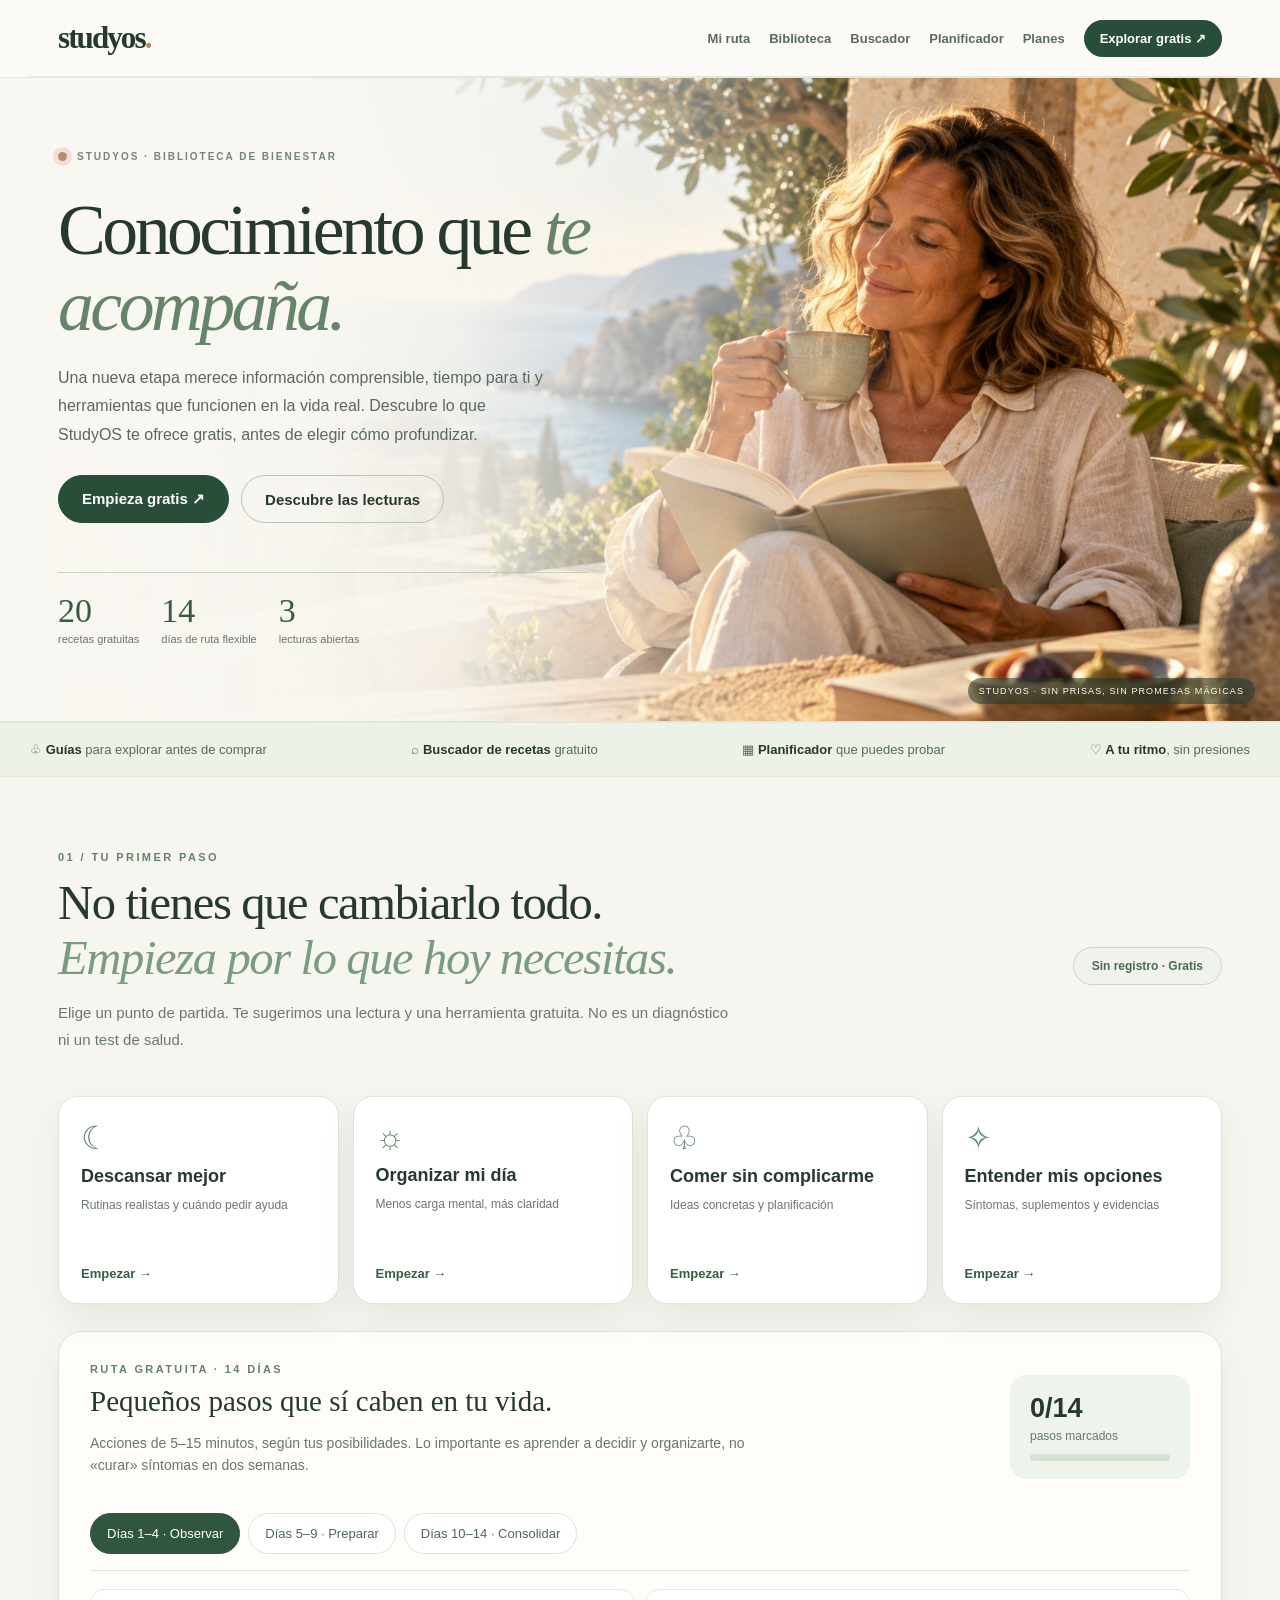
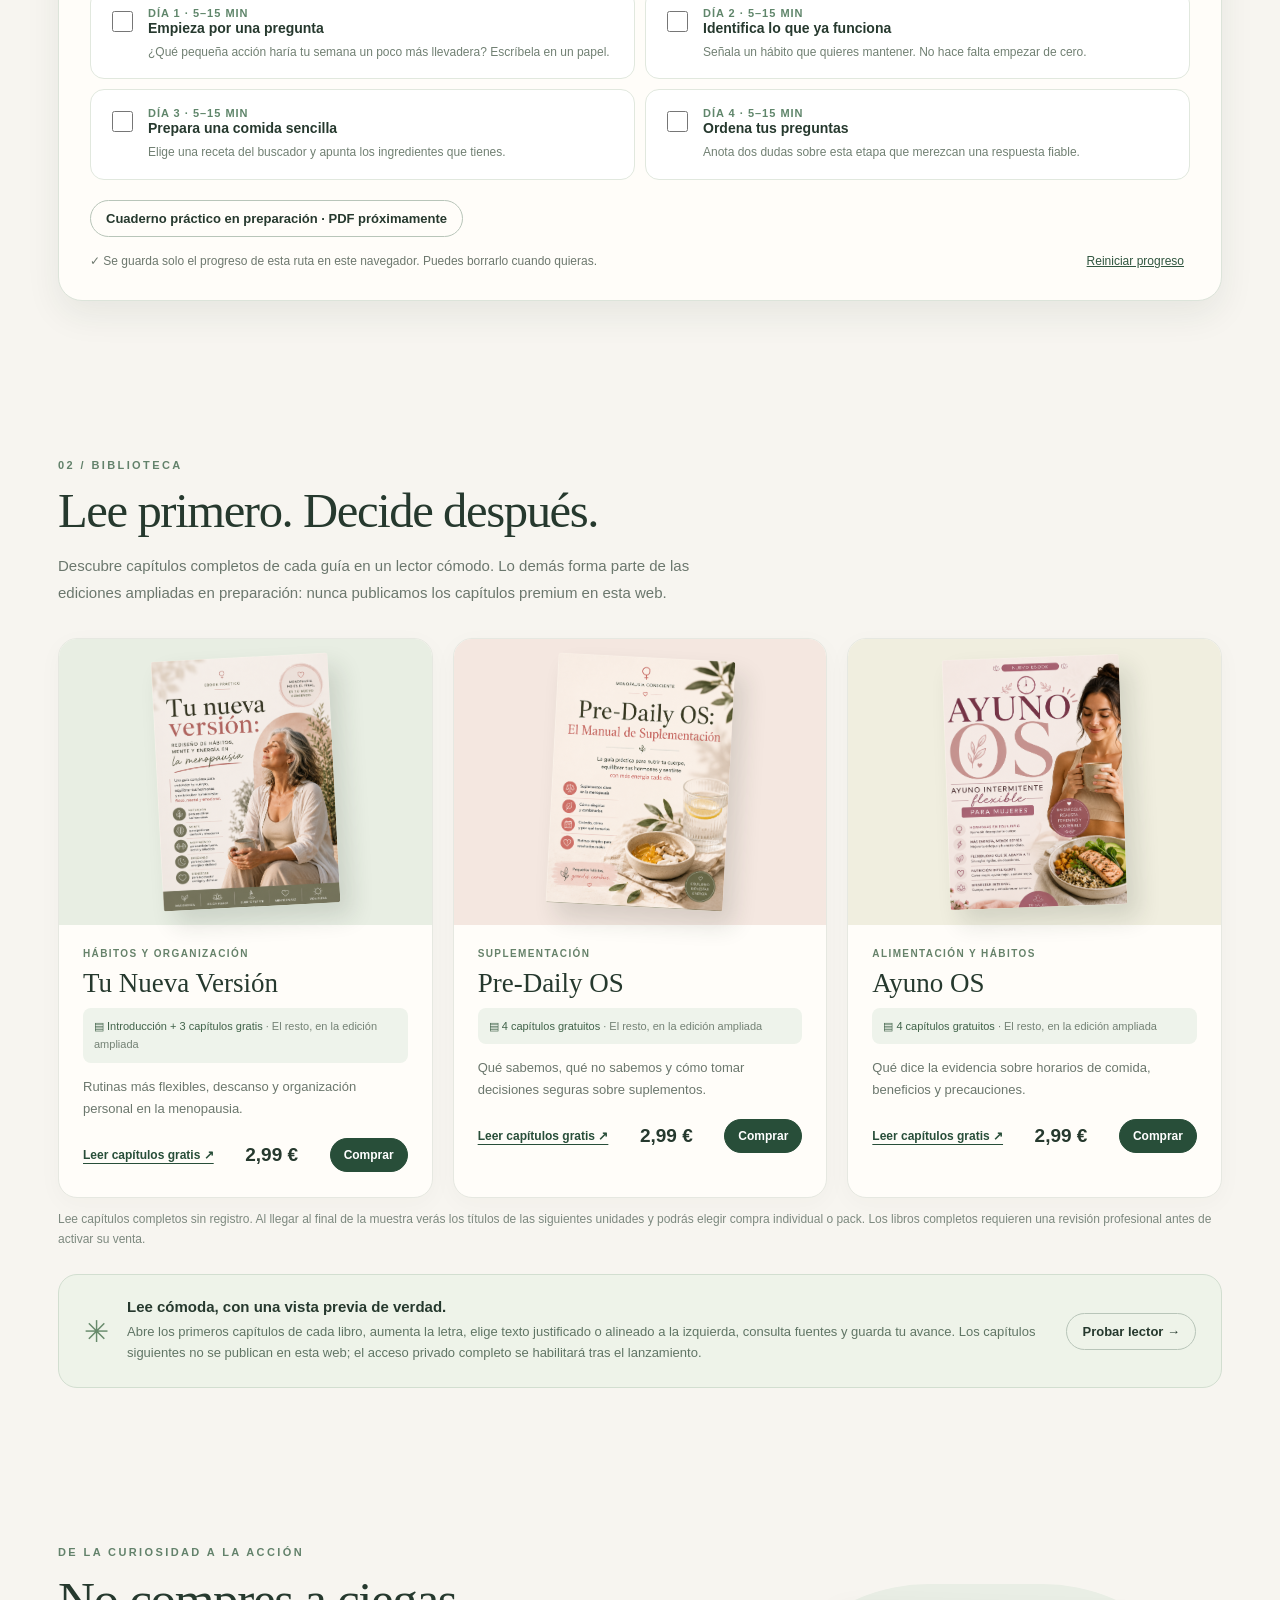
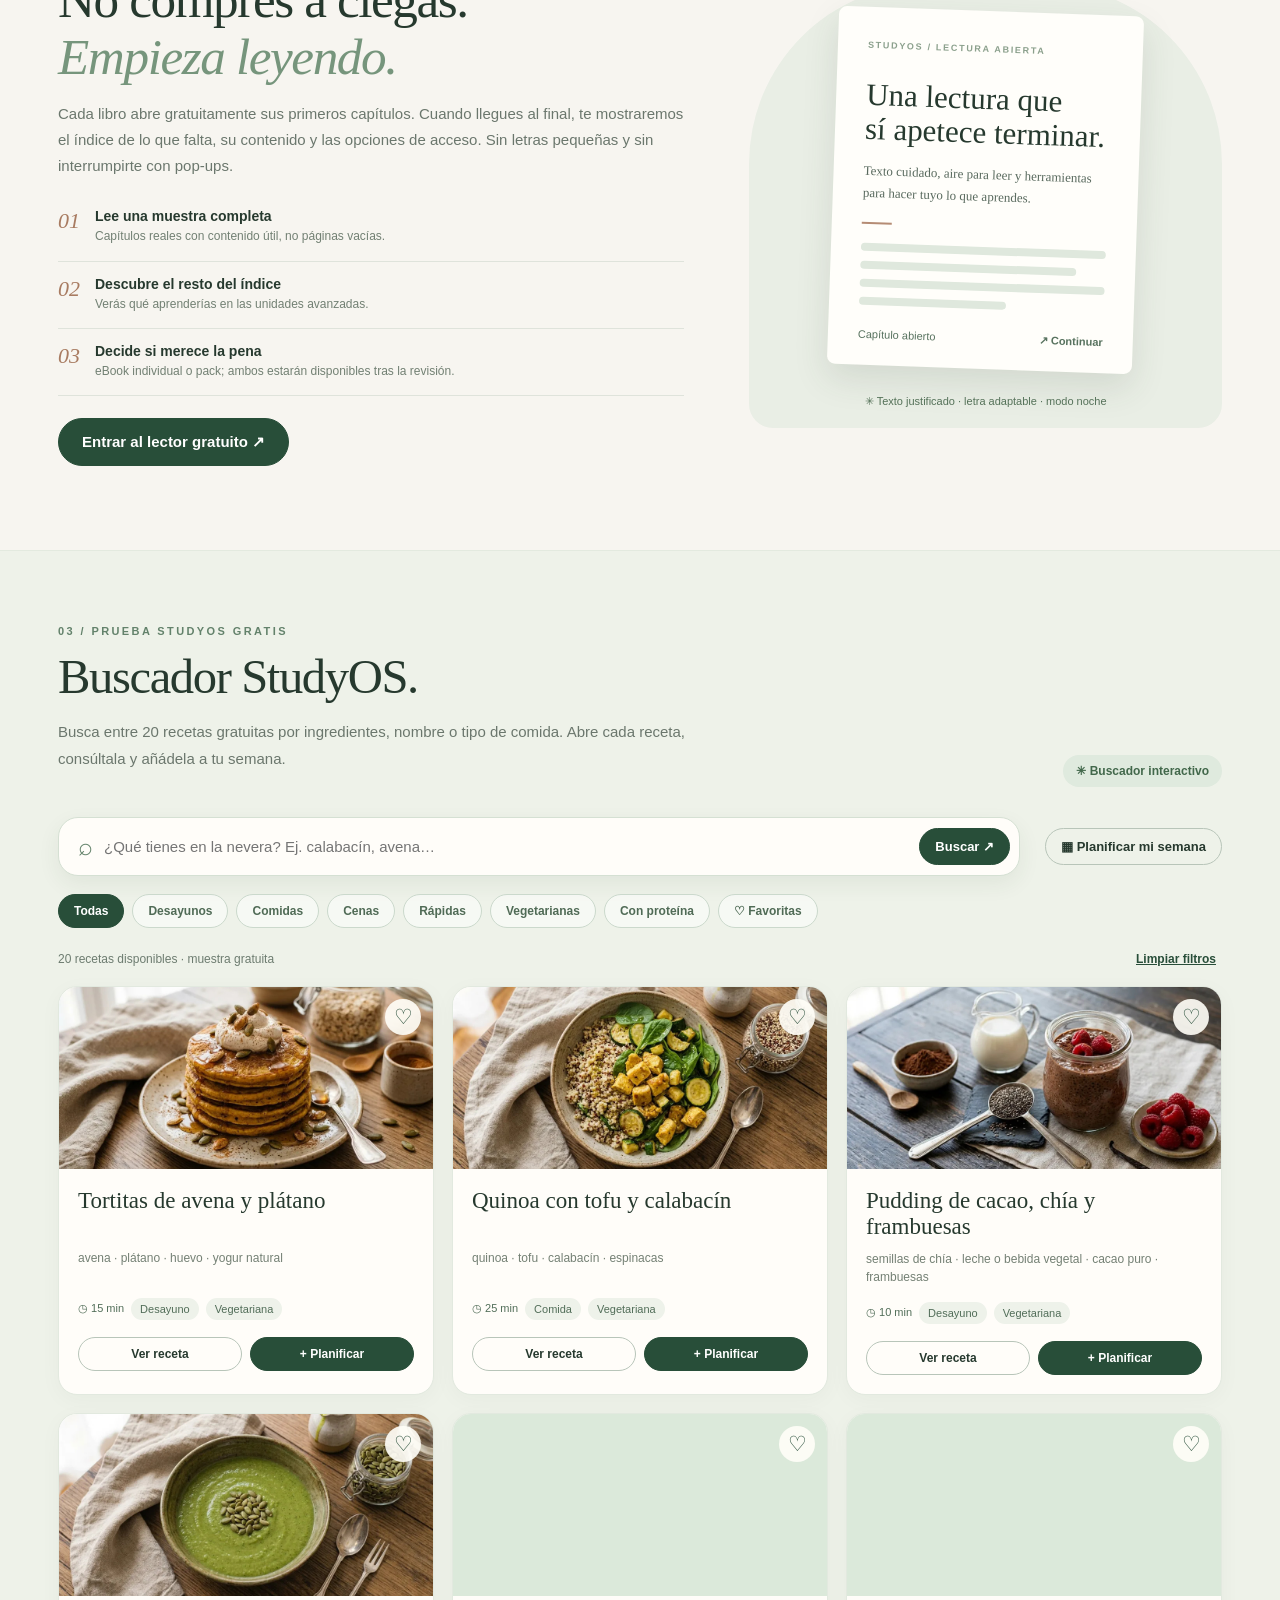
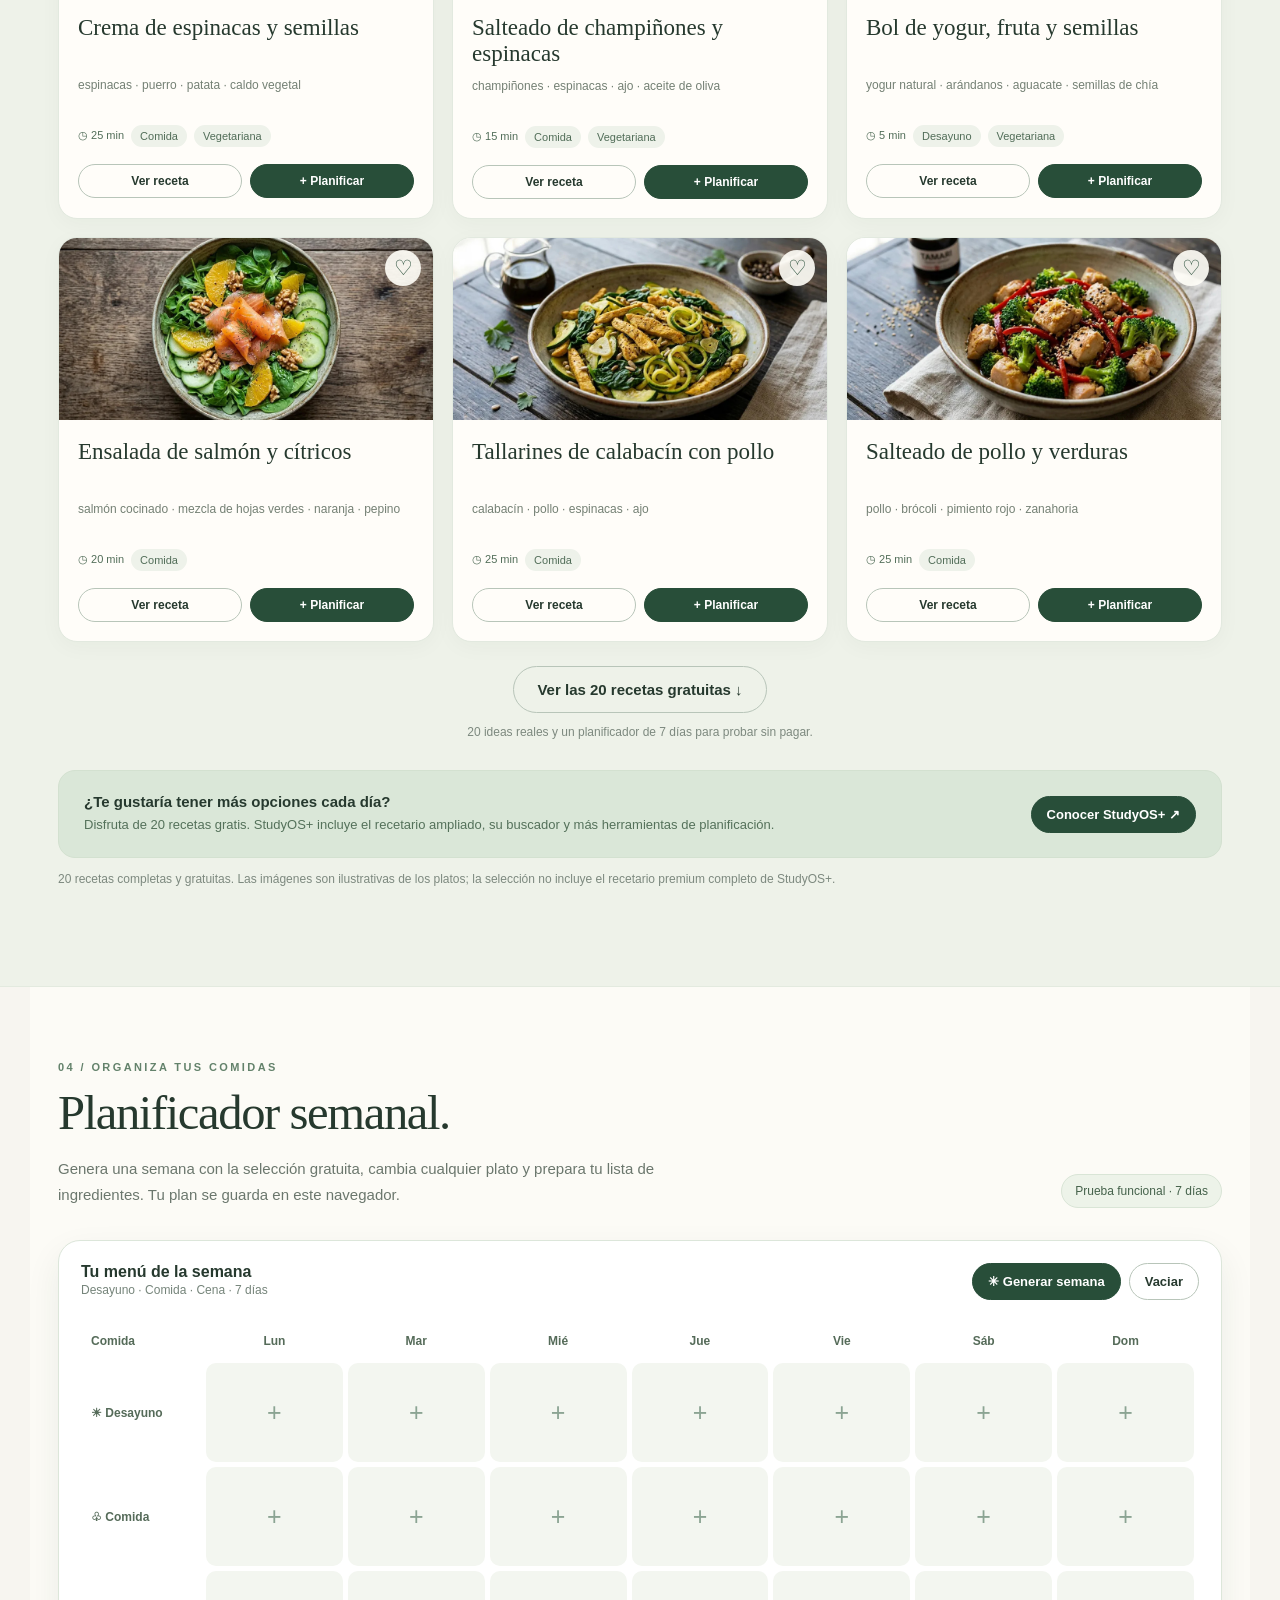
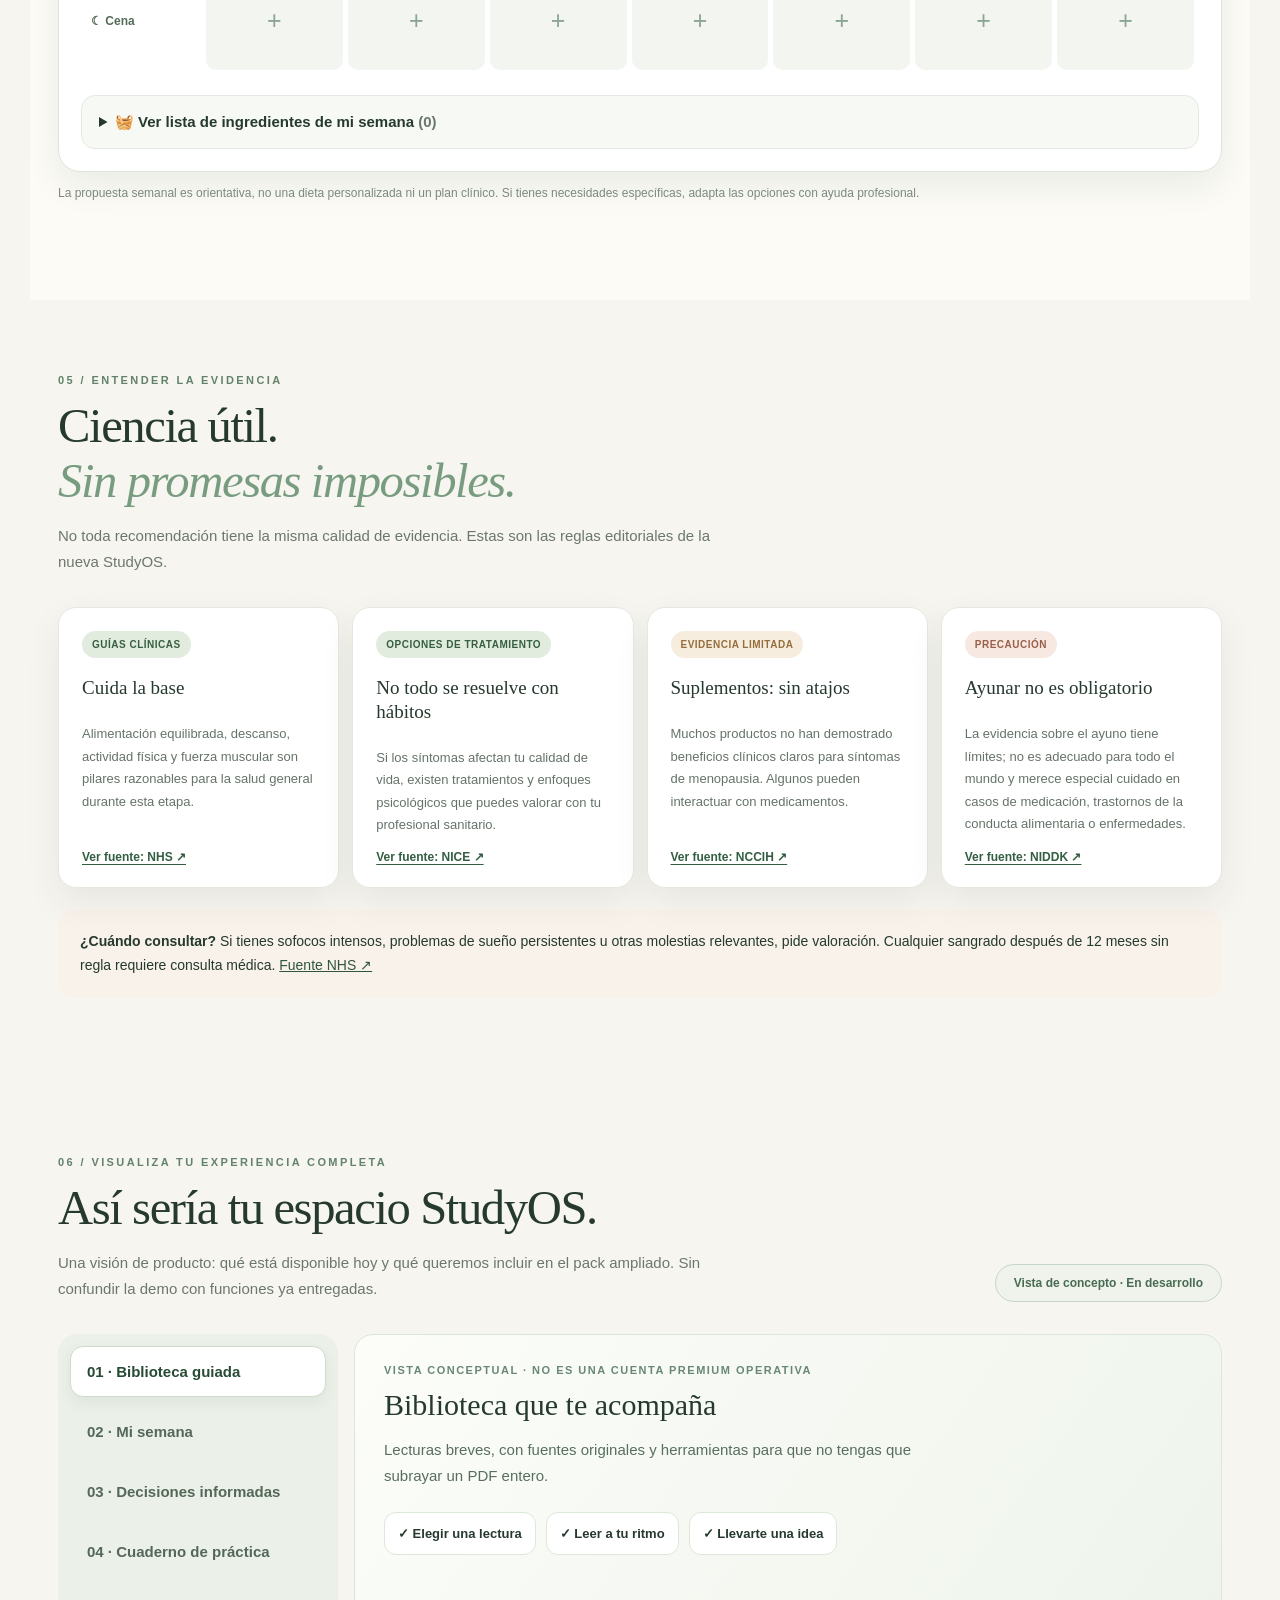
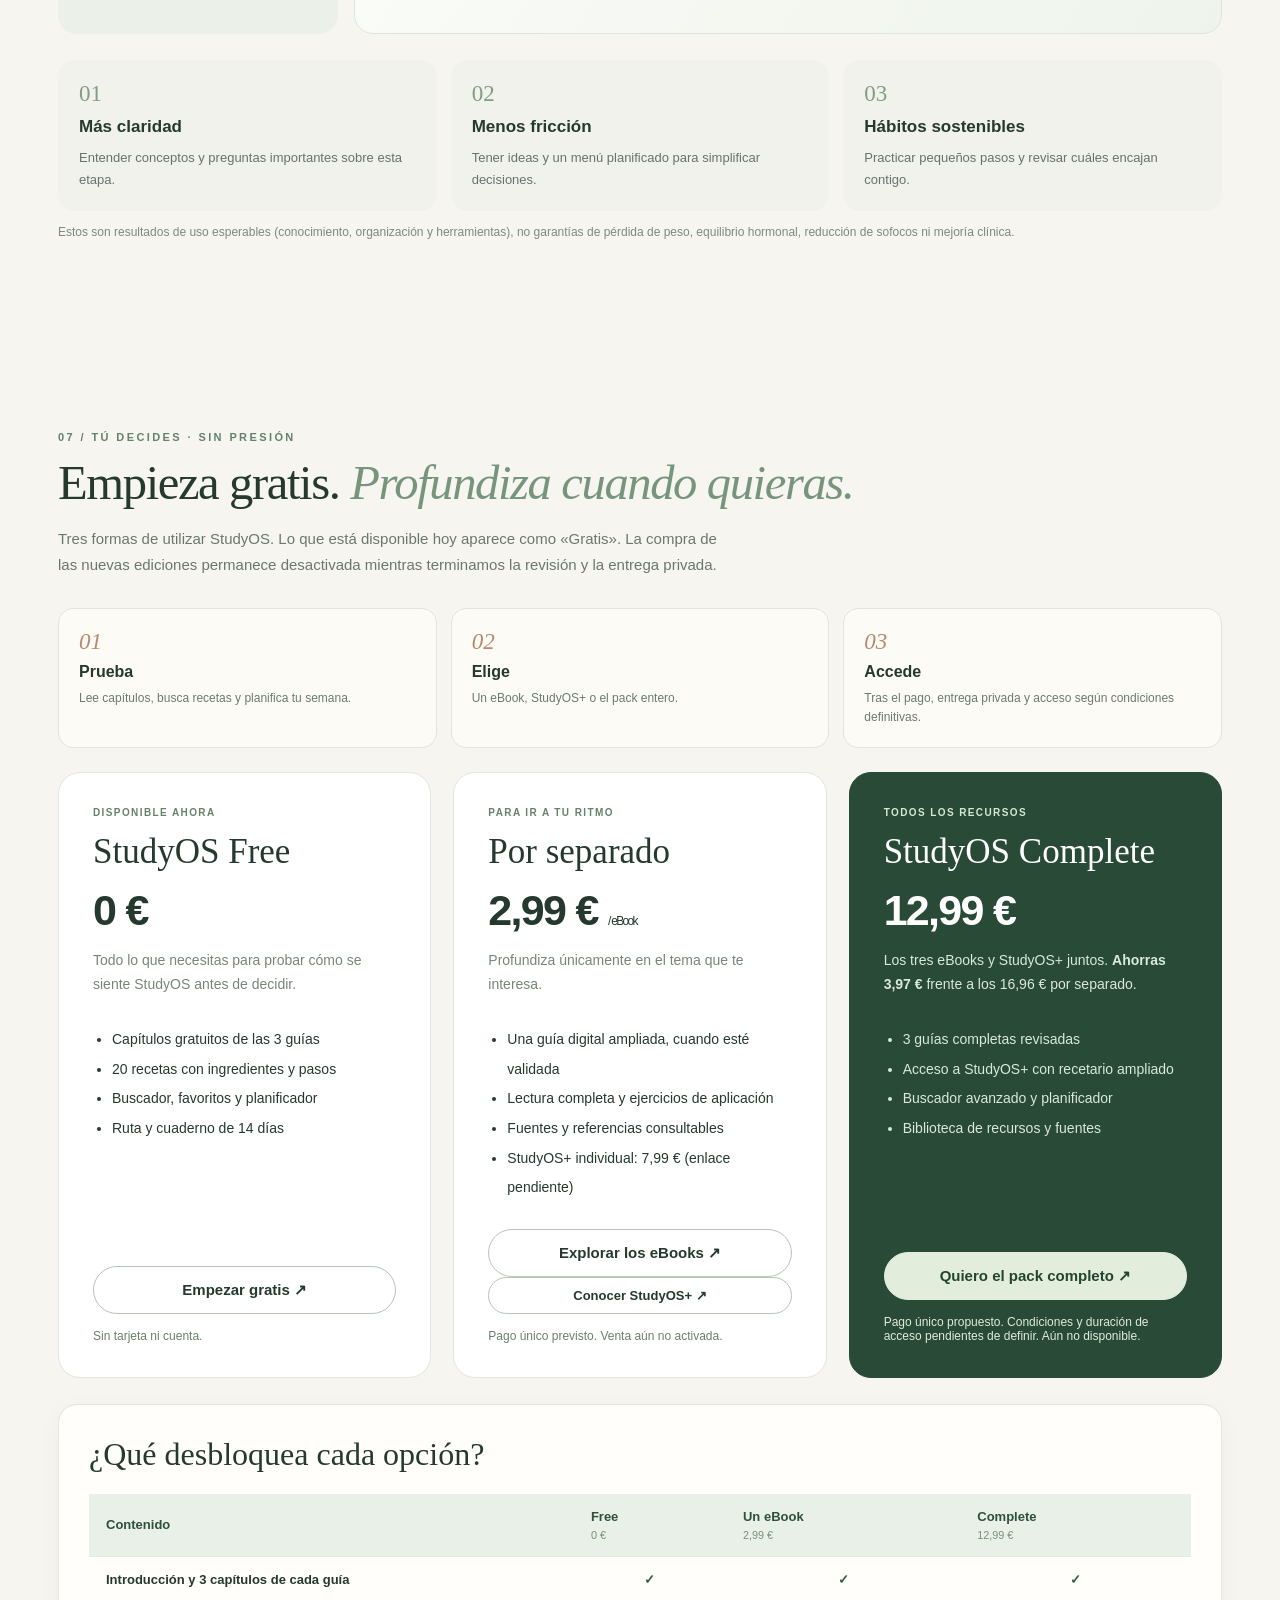
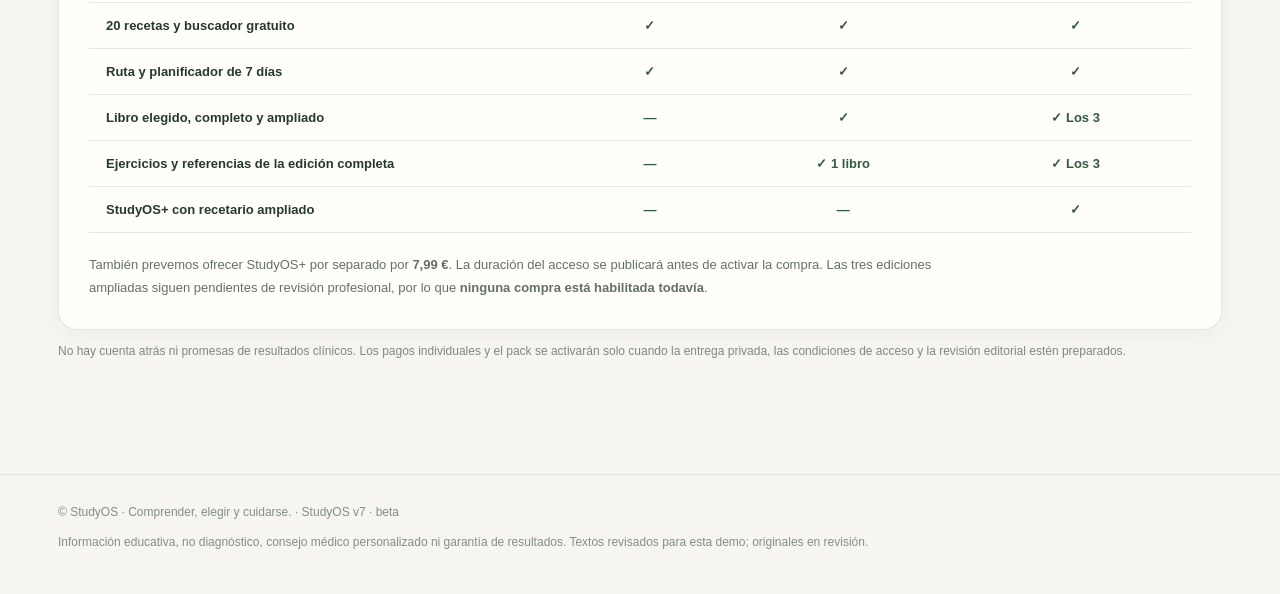
==== index.html @ 1de053c8 "Remove unavailable PDF download link from v7 preview" ====
<!DOCTYPE html>

<html lang="es">
<head>
<meta charset="utf-8"/>
<meta content="width=device-width, initial-scale=1, viewport-fit=cover" name="viewport"/>
<meta content="#f7f5f0" name="theme-color"/>
<meta content="StudyOS: guía gratuita de 14 días, lecturas de bienestar basadas en fuentes, 20 recetas y planificador semanal." name="description"/>
<title>StudyOS — Tu bienestar, con conocimiento y herramientas</title>
<style>
:root{--ink:#22382e;--green:#315640;--green2:#567761;--sage:#8ea792;--cream:#f8f7f2;--paper:#fffefb;--mist:#eff2ea;--line:#e1e6de;--muted:#6b776d;--shadow:0 14px 35px rgba(31,54,40,.075);--orange:#c9845b}
*{box-sizing:border-box}html{scroll-behavior:smooth;scroll-padding-top:90px}body{margin:0;background:var(--cream);color:var(--ink);font-family:Inter,-apple-system,BlinkMacSystemFont,'Segoe UI',sans-serif;font-size:15px}button,input,select{font:inherit}button{cursor:pointer}button:disabled{cursor:not-allowed;opacity:.55}a{text-decoration:none;color:inherit}img{display:block;max-width:100%}h1,h2,h3,h4,p{overflow-wrap:break-word}h1,h2,.serif{font-family:Georgia,'Times New Roman',serif;font-weight:400}h2{font-size:clamp(32px,3.8vw,53px);letter-spacing:-1.4px;line-height:1.12;margin:13px 0 14px}.wrap{max-width:1220px;margin:auto;padding:0 28px}.eyebrow{font-size:11px;letter-spacing:2.4px;font-weight:800;color:#63826b;text-transform:uppercase}.lead{color:var(--muted);font-size:15px;line-height:1.75;max-width:680px}.muted{color:var(--muted)}.tiny{font-size:12px;line-height:1.65;color:#7d897f}.btn{appearance:none;border:1px solid var(--green);background:var(--green);color:#fff;padding:14px 23px;border-radius:100px;font-weight:700;display:inline-flex;align-items:center;justify-content:center;gap:9px;transition:transform .18s,box-shadow .18s;white-space:nowrap}.btn:hover{transform:translateY(-2px);box-shadow:0 8px 22px #31564026}.btn.secondary{border-color:#b8c5b9;background:transparent;color:var(--ink)}.btn.light{border-color:#e4eadd;background:#e4eadd;color:#294935}.btn.sm{padding:10px 15px;font-size:13px}.btn.ghost{background:transparent;color:var(--green);border-color:transparent}.header{height:79px;display:flex;align-items:center;justify-content:space-between;gap:20px;border-bottom:1px solid var(--line)}.brand{font-weight:850;font-size:27px;letter-spacing:-1.4px}.brand i{color:#87a88a;font-style:normal}.nav{display:flex;gap:25px;align-items:center;font-size:13px;font-weight:600;color:#5b6b60}.nav a:hover{color:#20392b}.head-band{border-bottom:1px solid var(--line);background:#fffefa}.hero{display:grid;grid-template-columns:1.14fr .86fr;gap:64px;align-items:center;padding:63px 0 82px}.hero h1{font-size:clamp(49px,5.7vw,78px);line-height:1.02;letter-spacing:-3px;margin:20px 0 25px}.hero h1 em{font-weight:400;color:#789c80}.hero p{max-width:540px;font-size:17px;color:#69766b;line-height:1.82}.hero-actions{display:flex;gap:12px;flex-wrap:wrap;margin-top:29px}.micro{font-size:12px;color:#929d94;margin-top:22px}.hero-photo{height:480px;border-radius:220px 220px 24px 24px;overflow:hidden;position:relative;background:#e9e1d5;box-shadow:var(--shadow)}.hero-photo>img{width:100%;height:100%;object-fit:cover;object-position:center 38%}.hero-sticker{position:absolute;bottom:22px;left:22px;right:22px;background:#fffffff0;backdrop-filter:blur(10px);border-radius:15px;padding:15px 18px;display:flex;justify-content:space-between;align-items:center;gap:14px;box-shadow:0 5px 24px #14241a14}.hero-sticker .mini{font-size:13px;line-height:1.5;color:#394f3f;max-width:225px}.hero-sticker b{font-size:17px;white-space:nowrap}.assurances{background:#edf2e9;border-block:1px solid #e1e9de}.assurance-list{padding:19px 0;display:flex;justify-content:space-between;gap:20px;flex-wrap:wrap;font-size:13px;color:#536b58}.assurance-list b{color:var(--ink)}.section{padding-top:83px;padding-bottom:90px}.section-heading{display:flex;align-items:end;justify-content:space-between;gap:20px;margin-bottom:32px}.section-heading .lead{margin-bottom:0}.pill-note{font-size:12px;background:#edf3e9;border:1px solid #d9e5d6;padding:9px 13px;border-radius:99px;color:#45624b;white-space:nowrap}.books{display:grid;grid-template-columns:repeat(3,minmax(0,1fr));gap:20px}.book{border-radius:19px;background:var(--paper);border:1px solid #e6e8e1;overflow:hidden;box-shadow:0 6px 24px #31422f08}.book-scene{height:286px;padding:25px;display:flex;align-items:center;justify-content:center}.book-scene.one{background:#e8eee3}.book-scene.two{background:#f4e7e0}.book-scene.three{background:#f0eedf}.book-scene img{max-height:243px;width:auto;box-shadow:11px 14px 23px #24312624;transform:rotate(-3deg);border-radius:3px}.book:nth-child(2) .book-scene img{transform:rotate(3deg)}.book:nth-child(3) .book-scene img{transform:rotate(-2deg)}.book-text{padding:23px 24px 25px}.tag{font-size:10px;font-weight:800;letter-spacing:1.4px;color:#66826a;text-transform:uppercase}.book h3{font-family:Georgia,serif;font-weight:400;font-size:27px;margin:9px 0}.book p{color:var(--muted);font-size:13px;line-height:1.68;min-height:69px}.book-actions{display:flex;align-items:center;gap:10px;flex-wrap:wrap;justify-content:space-between;margin-top:18px}.book-actions .btn{padding:9px 13px;font-size:12px}.book-actions .textlink{font-size:12px;color:var(--green);font-weight:750;text-decoration:underline;text-underline-offset:4px}.book-price{font-size:19px;font-weight:800;white-space:nowrap}.free-tools{background:#eef2e9;border-block:1px solid #e3eadf}.tool-intro{display:flex;gap:22px;justify-content:space-between;align-items:end}.tool-intro h2{margin-bottom:8px}.demo-label{display:inline-flex;gap:7px;align-items:center;border-radius:99px;background:#dfeade;padding:9px 13px;color:#42684b;font-weight:750;font-size:12px}.search-layout{display:grid;grid-template-columns:1fr auto;gap:25px;align-items:center;margin-top:30px}.searchbox{background:var(--paper);box-shadow:0 8px 22px #24442e12;border-radius:20px;border:1px solid #d5e0d3;padding:9px 9px 9px 19px;display:flex;align-items:center;gap:11px}.searchbox input{background:none;border:0;outline:none;flex:1;min-width:0;padding:11px 0;font-size:15px;color:var(--ink)}.filter-list{display:flex;flex-wrap:wrap;gap:8px;margin:18px 0 23px}.filter{border-radius:99px;border:1px solid #cbd9cc;background:#ffffff77;padding:9px 15px;font-size:12px;font-weight:650;color:#506b56}.filter.active{background:var(--green);color:#fff;border-color:var(--green)}.filter:focus-visible,.btn:focus-visible,a:focus-visible,select:focus-visible,input:focus-visible{outline:3px solid #dca67a;outline-offset:3px}.resultbar{font-size:12px;color:#6d7c70;display:flex;justify-content:space-between;align-items:center;margin:10px 0 19px;gap:10px}.resultbar button{background:none;border:0;text-decoration:underline;color:var(--green);font-weight:750}.recipes{display:grid;grid-template-columns:repeat(3,minmax(0,1fr));gap:18px}.recipe{border-radius:19px;background:var(--paper);overflow:hidden;border:1px solid #e2e9df;box-shadow:0 5px 22px #23372809;min-width:0}.recipe-picture{height:182px;position:relative;overflow:hidden;background:#dbe9da}.recipe-picture img{width:100%;height:100%;object-fit:cover;object-position:center;transition:transform .3s}.recipe:hover .recipe-picture img{transform:scale(1.045)}.fav{position:absolute;top:12px;right:12px;border:0;border-radius:100px;background:#fffef8e8;width:36px;height:36px;font-size:21px;color:var(--green)}.fav.selected{color:#b95750}.recipe-body{padding:19px}.recipe-body h3{font:400 23px/1.13 Georgia,serif;margin:0 0 10px;min-height:51px}.recipe-body p{font-size:12px;line-height:1.5;color:#748074;margin:0;min-height:33px}.recipe-foot{display:flex;align-items:center;gap:7px;flex-wrap:wrap;font-size:11px;color:#516d58;margin-top:16px}.recipe-foot .chip{padding:5px 9px;border-radius:99px;background:#eef2ea}.recipe-buttons{display:flex;gap:8px;margin-top:17px;flex-wrap:wrap}.recipe-buttons .btn{flex:1;padding:9px 10px;font-size:12px}.empty{grid-column:1/-1;padding:32px;border:1px dashed #bfcfc0;background:#fff8;border-radius:16px;color:#637365}.upbar{border:1px solid #d3e1d0;border-radius:17px;padding:22px 25px;display:flex;justify-content:space-between;align-items:center;gap:22px;background:#dae7d8;margin-top:27px}.upbar p{margin:5px 0 0;color:#54715a;font-size:13px;line-height:1.6}.planner-section{background:#fcfbf6}.planner-panel{border:1px solid #dce6da;border-radius:22px;background:#fff;box-shadow:var(--shadow);padding:22px}.planner-top{display:flex;gap:14px;flex-wrap:wrap;justify-content:space-between;align-items:center;margin-bottom:19px}.planner-top .planner-actions{display:flex;flex-wrap:wrap;gap:8px}.planner-table-wrap{width:100%;overflow-x:auto;scrollbar-color:#a8bda9 transparent}.planner-table{width:100%;min-width:920px;border-collapse:separate;border-spacing:5px;table-layout:fixed}.planner-table th{font-size:12px;color:#556b59;padding:10px 5px}.planner-table th:first-child{width:115px;text-align:left}.planner-table td{background:#f3f6f0;border-radius:10px;padding:4px;vertical-align:middle}.meal-header{font-size:12px;font-weight:750;color:#547058;background:transparent!important}.meal-slot{padding:6px 4px;border:1px solid transparent;border-radius:8px;min-height:91px;width:100%;display:flex;align-items:center;justify-content:center;flex-direction:column;gap:5px;background:none;color:var(--ink);font-size:11px;line-height:1.25;text-align:center}.meal-slot:hover{border-color:#a6bfa9;background:#fff}.meal-slot img{width:64px;height:45px;object-fit:cover;border-radius:6px}.meal-slot.empty-slot{font-size:25px;color:#8ba493}.mobile-planner{display:none}.shopping{margin-top:20px;border:1px solid #e4e9e1;border-radius:14px;padding:17px;background:#f7f9f5}.shopping summary{cursor:pointer;font-weight:750;color:var(--ink)}.shopping-inner{margin-top:15px}.shopping-grid{display:flex;gap:8px;flex-wrap:wrap}.shopping-item{border-radius:99px;background:white;border:1px solid #d9e4d9;padding:7px 11px;font-size:12px}.shopping-actions{display:flex;gap:8px;margin-top:16px}.mini-note{font-size:12px;color:#75847a;line-height:1.55}.pricing{display:grid;grid-template-columns:1fr 1fr;gap:22px}.price-card{border-radius:22px;background:#fff;border:1px solid var(--line);padding:34px;position:relative}.price-card.highlight{background:#284a36;color:white;border-color:#284a36}.price-card h3{font:400 35px Georgia,serif;margin:14px 0}.price-card p{font-size:14px;color:#788579;line-height:1.7}.price-card.highlight p,.price-card.highlight li{color:#d9e9da}.price-big{font-size:43px;font-weight:800;letter-spacing:-1.7px}.price-card ul{padding-left:19px;line-height:2.12;font-size:14px;min-height:145px}.price-card>.btn{width:100%}.price-card.highlight .btn{background:#e2eddc;color:#23452d;border-color:#e2eddc}.price-mini{font-size:12px;color:#69806c;margin-top:13px}.footer{border-top:1px solid var(--line);padding:30px 0 45px}.footer .wrap{font-size:12px;color:#809084;display:flex;justify-content:space-between;gap:16px;flex-wrap:wrap}.modal{position:fixed;inset:0;z-index:30;display:none;background:#15291fbd;padding:18px;align-items:center;justify-content:center;overflow-y:auto}.modal.open{display:flex}.modal-card{width:min(570px,100%);max-height:90vh;overflow-y:auto;border-radius:22px;background:#fffefa;position:relative;padding:30px;box-shadow:0 30px 75px #0003}.modal-card h3{font:400 35px/1.08 Georgia,serif;margin:12px 0}.modal-card h4{font:600 14px sans-serif;margin:19px 0 7px}.modal-card p,.modal-card li{font-size:14px;line-height:1.7;color:#647467}.modal-card .modal-cover{width:100%;height:185px;object-fit:cover;border-radius:12px;margin:12px 0}.modal-close{position:absolute;top:17px;right:18px;font-size:25px;border:0;background:none;color:#536c59}.modal-actions{margin-top:19px;display:flex;gap:10px;flex-wrap:wrap}.select-row{display:flex;gap:9px;margin:16px 0;flex-wrap:wrap}.select-row label{flex:1;min-width:145px;font-weight:650;font-size:12px;color:#42634a}.select-row select{display:block;margin-top:7px;width:100%;border:1px solid #cbdacb;border-radius:9px;padding:12px;background:white;color:var(--ink)}.notice{padding:15px;border-radius:12px;background:#fbefe4;color:#795b41;font-size:13px;line-height:1.6}.toast{position:fixed;bottom:22px;left:50%;transform:translateX(-50%) translateY(30px);opacity:0;z-index:40;pointer-events:none;background:#294b36;color:white;border-radius:99px;padding:12px 22px;font-size:13px;box-shadow:0 12px 22px #0003;transition:.2s}.toast.show{opacity:1;transform:translateX(-50%) translateY(0)}
@media(max-width:1000px){.hero{gap:29px}.hero-photo{height:410px}.recipes{grid-template-columns:repeat(2,minmax(0,1fr))}.nav{gap:16px}.nav a:not(.btn){font-size:12px}}
@media(max-width:780px){.hero{grid-template-columns:1fr;padding:46px 0 58px}.hero h1{max-width:650px}.hero-photo{height:420px;max-width:630px}.nav a:not(.btn){display:none}.books{grid-template-columns:repeat(2,minmax(0,1fr))}.section{padding-top:64px;padding-bottom:70px}.section-heading{display:block}.search-layout{grid-template-columns:1fr}.pricing{grid-template-columns:1fr}}
@media(max-width:580px){.wrap{padding:0 18px}.header{height:68px}.brand{font-size:24px}.nav .btn{padding:11px 14px;font-size:11px}.hero{padding-top:34px;gap:28px}.hero h1{font-size:clamp(45px,12vw,63px);letter-spacing:-2px}.hero p{font-size:15px}.hero-photo{height:350px}.hero-sticker{bottom:14px;left:14px;right:14px;padding:12px}.hero-sticker b{font-size:14px}.hero-sticker .mini{font-size:11px}.section h2{font-size:37px}.books,.recipes{grid-template-columns:1fr}.book-scene{height:250px}.book-scene img{max-height:205px}.recipe-picture{height:205px}.book-text{padding:22px}.tool-intro{display:block}.searchbox{padding-left:13px}.searchbox .btn{padding:11px 14px;font-size:12px}.upbar{display:block}.upbar .btn{margin-top:16px}.planner-panel{padding:15px}.planner-table-wrap{display:none}.mobile-planner{display:block}.day-tabs{display:flex;gap:6px;overflow-x:auto;padding-bottom:8px}.day-tab{padding:10px 12px;min-width:44px;border:1px solid #d6e3d6;background:#fff;border-radius:9px;font-size:12px;font-weight:700;color:#56705b}.day-tab.active{background:var(--green);color:white}.day-meals{display:grid;gap:9px;margin-top:12px}.day-meal{display:flex;align-items:center;gap:14px;padding:9px;border-radius:12px;border:1px solid #dee9dc;background:#f5f8f2;width:100%;text-align:left}.day-meal img{width:76px;height:65px;border-radius:8px;object-fit:cover}.day-meal strong{font-size:13px;display:block;margin:5px 0 3px}.day-meal span{font-size:11px;color:#6a806c}.day-meal .plus{margin-left:auto;font-size:25px;color:#78967c}.price-card{padding:26px}.modal-card{padding:22px}.modal-card h3{font-size:30px}}
@media(prefers-reduced-motion:reduce){html{scroll-behavior:auto}*,*:before,*:after{transition:none!important;animation:none!important}}
.more-recipes-wrap{text-align:center;margin:24px auto 14px}.more-recipes-wrap[hidden]{display:none}.more-recipes-wrap .tiny{margin:10px 0 0}.recipe-picture img{image-rendering:auto}.book-scene img{image-rendering:auto}

/* StudyOS 360 upgrades */
.intro360{padding-top:70px}.intro360 h2 em,#science-title em{font-style:italic;color:#789c80}.intro360-head{display:flex;justify-content:space-between;gap:30px;align-items:center}.small-stamp{display:inline-flex;align-items:center;border:1px solid #c8d6c7;background:#eff3ec;border-radius:100px;color:#496b52;padding:11px 18px;font-size:12px;font-weight:750;white-space:nowrap}.focus-grid{display:grid;grid-template-columns:repeat(4,minmax(0,1fr));gap:14px;margin:28px 0 20px}.focus-card{text-align:left;border:1px solid #dce5d9;background:white;border-radius:20px;padding:22px;display:flex;flex-direction:column;min-height:208px;gap:9px;color:var(--ink);box-shadow:var(--shadow);transition:transform .18s,border-color .18s}.focus-card:hover,.focus-card.selected{border-color:#6c9575;transform:translateY(-2px)}.focus-card b{font-size:18px}.focus-card small{line-height:1.55;color:var(--muted);font-size:12px;flex:1}.focus-card>span:last-child{font-size:13px;color:#365f44;font-weight:750}.focus-icon{font-family:Georgia,serif;font-size:32px;color:#648b70}.focus-result{background:#ecf2e9;border:1px solid #cbdcc9;border-radius:18px;padding:22px;margin:8px 0 25px;line-height:1.65}.focus-result[hidden]{display:none}.focus-result a{font-weight:750;text-decoration:underline;text-underline-offset:3px}.route-shell{border:1px solid #dce4da;background:#fffdf9;border-radius:24px;padding:31px;margin-top:27px;box-shadow:var(--shadow)}.route-head{display:flex;justify-content:space-between;align-items:center;gap:25px}.route-head h3{font-size:29px;font-family:Georgia,serif;font-weight:400;margin:10px 0}.route-head p{line-height:1.6;color:#66786b;max-width:680px;font-size:14px}.route-progress{background:#eef3ec;border-radius:16px;padding:18px 20px;min-width:180px;display:flex;flex-direction:column;gap:5px}.route-progress strong{font-size:27px}.route-progress span{font-size:12px;color:#65786b}.progress-bar{height:7px;background:#d4e2d3;border-radius:30px;margin-top:6px;overflow:hidden}.progress-bar i{display:block;height:100%;background:#4e7f5d;transition:width .35s}.phase-tabs{display:flex;gap:8px;border-bottom:1px solid #dee6dc;padding-bottom:16px;margin:22px 0 18px;flex-wrap:wrap}.phase-tab{border:1px solid #d9e5d6;background:white;color:#4f6656;border-radius:100px;padding:12px 16px;font-size:13px}.phase-tab.active{background:#315640;color:white;border-color:#315640}.route-days{display:grid;grid-template-columns:repeat(2,minmax(0,1fr));gap:10px}.day-card{border:1px solid #e1e8de;border-radius:14px;padding:17px;display:flex;gap:12px;align-items:flex-start;background:#fff}.day-card.done{background:#f0f5ec;border-color:#adc6ad}.day-card .day-label{color:#60866b;font-size:11px;letter-spacing:1px;font-weight:800;text-transform:uppercase}.day-card b{font-size:14px}.day-card p{margin:7px 0 0;font-size:12px;line-height:1.55;color:#718073}.day-card input{width:21px;height:21px;accent-color:#3e6d4b;flex:0 0 auto;margin-top:4px;cursor:pointer}.route-bottom{display:flex;justify-content:space-between;gap:18px;align-items:center;margin-top:16px;font-size:12px;color:#6d786e}.plain-link{border:0;background:none;text-decoration:underline;color:#315640;cursor:pointer;font-size:12px}.reader-banner{margin-top:25px;background:#eef3e9;border:1px solid #d2ded0;border-radius:19px;padding:23px 25px;display:flex;gap:18px;align-items:center}.reader-banner p{margin:7px 0 0;color:#607565;font-size:13px;line-height:1.6}.reader-spark{font-size:30px;color:#678a6b}.reader-banner .btn{flex-shrink:0}.science-grid{display:grid;grid-template-columns:repeat(4,minmax(0,1fr));gap:13px;margin:32px 0 22px}.science-card{background:#fff;border:1px solid #e3e9df;border-radius:18px;padding:23px;box-shadow:var(--shadow);display:flex;flex-direction:column}.science-card h3{font-size:19px;font-family:Georgia,serif;font-weight:500;line-height:1.25;margin:18px 0 10px}.science-card p{font-size:13px;line-height:1.73;color:#657368;flex:1}.science-card a{font-size:12px;font-weight:750;color:#335e42;text-decoration:underline;text-underline-offset:3px}.science-mark{font-size:10px;font-weight:800;text-transform:uppercase;letter-spacing:.5px;align-self:flex-start;border-radius:50px;padding:8px 10px}.science-mark.solid{background:#e1ecdf;color:#365e42}.science-mark.mixed{background:#f6eddf;color:#956e3c}.science-mark.caution{background:#f8e8e2;color:#995f49}.clinical-note{background:#f8f2ea;border-radius:15px;padding:20px 22px;line-height:1.7;font-size:14px}.clinical-note a{color:#315640;text-decoration:underline}.experience-layout{display:grid;grid-template-columns:280px 1fr;gap:16px;margin:26px 0}.experience-tabs{border-radius:19px;background:#ebf0e8;padding:12px;display:flex;flex-direction:column;gap:9px}.experience-tab{background:transparent;border:1px solid transparent;border-radius:13px;padding:16px;text-align:left;color:#546859;font-weight:700}.experience-tab.active{background:white;border-color:#cedcc9;color:#274a35;box-shadow:0 6px 15px #35533b11}.experience-screen{border:1px solid #dce6d8;border-radius:19px;min-height:300px;padding:29px;background:linear-gradient(125deg,#fcfdf9,#eef4eb)}.experience-screen .screen-flag{font-size:11px;text-transform:uppercase;letter-spacing:1.5px;font-weight:800;color:#698775}.experience-screen h3{font-size:30px;font-family:Georgia,serif;font-weight:400;margin:12px 0}.experience-screen p{line-height:1.7;color:#596e5f;max-width:560px}.screen-tiles{display:flex;gap:10px;flex-wrap:wrap;margin-top:24px}.screen-tiles span{background:white;border:1px solid #dce8d9;border-radius:12px;padding:13px;font-size:13px;font-weight:650}.outcomes{display:grid;grid-template-columns:repeat(3,1fr);gap:14px}.outcomes>div{background:#f0f2eb;border-radius:17px;padding:21px;display:flex;flex-direction:column;gap:10px}.outcomes b{font-size:17px}.outcomes span:last-child{font-size:13px;line-height:1.65;color:#67736c}.outcome-n{color:#819d83;font-family:Georgia,serif;font-size:23px}@media(max-width:900px){.focus-grid,.science-grid{grid-template-columns:repeat(2,minmax(0,1fr))}.experience-layout{grid-template-columns:1fr}.experience-tabs{display:grid;grid-template-columns:repeat(2,1fr)}}@media(max-width:600px){.intro360{padding-top:50px}.intro360-head,.route-head{align-items:flex-start;flex-direction:column}.focus-grid,.science-grid,.route-days,.outcomes{grid-template-columns:1fr}.focus-card{min-height:unset}.route-shell{padding:19px}.route-progress{width:100%}.route-bottom{align-items:flex-start;flex-direction:column}.reader-banner{flex-wrap:wrap}.reader-banner .btn{width:100%}.experience-tabs{grid-template-columns:1fr 1fr;gap:5px}.experience-tab{font-size:12px;padding:12px}.experience-screen{padding:20px}.experience-screen h3{font-size:25px}.small-stamp{white-space:normal}}@media(prefers-reduced-motion:reduce){*,*:before,*:after{transition:none!important;scroll-behavior:auto!important}}

.mobile-dock{display:none}@media(max-width:600px){body{padding-bottom:65px}.mobile-dock{display:flex;position:fixed;bottom:0;left:0;right:0;z-index:60;justify-content:space-around;align-items:center;gap:2px;padding:9px 8px calc(10px + env(safe-area-inset-bottom));background:#fffefaeb;backdrop-filter:blur(12px);border-top:1px solid #d6dfd3;box-shadow:0 -8px 23px #1d342014}.mobile-dock a{font-size:11px;font-weight:740;color:#43634a;display:flex;flex-direction:column;align-items:center;gap:3px;min-width:56px}.mobile-dock a span{font-size:19px;line-height:1.15}}

/* === StudyOS V5 · art direction === */
:root{--cream:#f7f5f0;--ink:#26392e;--green:#284e39;--green2:#5f7863;--paper:#fffdf9}
.head-band{position:sticky;top:0;z-index:65;background:#fbfaf7f2;backdrop-filter:blur(18px)}
.brand{font-family:Georgia,serif;font-size:31px;font-weight:700;letter-spacing:-1.9px}.brand i{color:#ba8967}
.header{height:77px}.nav{gap:19px}.nav a:not(.btn){transition:color .2s}.nav a:not(.btn):hover{color:#b07550}
.hero-v5{grid-template-columns:1.02fr .98fr;gap:45px;align-items:center;padding-top:52px;padding-bottom:76px;position:relative}
.hero-v5:before{content:"";position:absolute;width:280px;height:280px;background:#eadccb6e;filter:blur(70px);border-radius:50%;left:-145px;top:35px;pointer-events:none}
.hero-kicker{display:flex;align-items:center;gap:10px;letter-spacing:2px;font-size:10px;font-weight:850;color:#758575}.hero-kicker-dot{width:9px;height:9px;border-radius:50%;background:#bc8d6d;box-shadow:0 0 0 5px #efe1d8}
.hero-v5 h1{font-size:clamp(53px,5.9vw,83px);line-height:1.025;letter-spacing:-3.5px;margin:25px 0 19px}.hero-v5 h1 em,.pricing-v5 h2 em,.read-promise h2 em{font-weight:400;color:#76957c}
.hero-v5 p{font-size:16px;line-height:1.85;max-width:525px}.hero-v5 .hero-actions{margin-top:24px}.hero-micro-v5{display:flex;flex-wrap:wrap;gap:10px 18px;margin-top:23px;font-size:11px;color:#697f6e}.hero-micro-v5 span::first-letter{color:#b68969}
.hero-note-v5{display:flex;align-items:center;gap:15px;margin-top:29px;max-width:500px;border-top:1px solid #dddcd3;padding-top:19px;color:#68776a;font-size:12px;line-height:1.7}.hero-note-v5 strong{font-size:13px;color:#354e3b}.hero-note-icon{font:54px/1 Georgia,serif;color:#ba926e}
.hero-visual-v5{height:550px;position:relative;isolation:isolate}.hero-photo-v5{position:absolute;inset:25px 8px 0 24px;width:auto;height:auto;border-radius:200px 200px 20px 20px;border:9px solid #faf9f5;background:#e0ded1;box-shadow:0 24px 55px #2e493b20}.hero-photo-v5>img{object-fit:cover;object-position:65% center;width:100%;height:100%;border-radius:inherit}
.hero-float-v5{position:absolute;left:-17px;bottom:30px;z-index:3;padding:20px 24px 23px;background:#fffcf3f5;box-shadow:0 14px 40px #2f44331b;border:1px solid #e8e2d4;border-radius:16px;min-width:193px;transform:rotate(-3deg)}.hero-float-v5 span{font-size:9px;letter-spacing:2px;color:#82907c;font-weight:800}.hero-float-v5 strong{display:block;font:normal 26px/1.12 Georgia,serif;color:#294334;margin-top:13px}
.hero-seal-v5{position:absolute;right:-18px;top:8px;z-index:4;width:112px;height:112px;background:#c98a65;border-radius:50%;display:flex;flex-direction:column;align-items:center;justify-content:center;color:#fff7ec;font-family:Georgia,serif;font-size:25px;transform:rotate(9deg);box-shadow:0 14px 35px #463b2925}.hero-seal-v5 small{text-align:center;font:700 10px/1.4 Lato,'Segoe UI',sans-serif;letter-spacing:.2px}
.section{padding-block:74px 84px}.book{transition:transform .2s,box-shadow .2s}.book:hover{transform:translateY(-4px);box-shadow:0 14px 30px #36554210}
.read-promise{display:grid;grid-template-columns:1.14fr .86fr;gap:65px;align-items:center}.read-promise h2{font-size:clamp(35px,4vw,52px)}.read-proof{display:flex;gap:15px;align-items:flex-start;padding:14px 0;border-bottom:1px solid #dfe3db}.read-proof b{color:#a87b61;font:italic 22px Georgia,serif}.read-proof span{display:flex;flex-direction:column;gap:3px}.read-proof strong{font-size:14px}.read-proof small{font-size:12px;color:#728073;line-height:1.6}.read-promise-left>.btn{margin-top:22px}.read-promise-right{padding:27px 10px 20px;background:#e9eee5;border-radius:180px 180px 24px 24px;min-height:410px;position:relative}.page-demo{max-width:305px;margin:auto;background:#fffefa;padding:33px 30px 24px;box-shadow:0 14px 34px #34463720;border-radius:8px;transform:rotate(2deg);min-height:348px}.page-demo-small{font-size:9px;letter-spacing:1.7px;color:#8ba08c;font-weight:800}.page-demo-title{font:normal 31px/1.1 Georgia,serif;margin:28px 0 14px}.page-demo p{font:13px/1.65 Georgia,serif;color:#58695d}.demo-rule{width:30px;height:2px;background:#b58c74;margin:19px 0}.demo-lines{display:flex;flex-direction:column;gap:10px}.demo-lines span{height:8px;border-radius:20px;background:#dfe8dd;width:100%}.demo-lines span:nth-child(2){width:88%}.demo-lines span:nth-child(4){width:60%}.page-demo-bottom{display:flex;justify-content:space-between;margin-top:23px;font-size:11px;color:#57725e}.page-demo-label{text-align:center;font-size:11px;color:#56735a;margin:25px 0 0}
.pricing-v5{padding-top:92px;padding-bottom:100px}.upgrade-steps{display:grid;grid-template-columns:repeat(3,1fr);gap:14px;margin-bottom:24px}.upgrade-steps>div{border:1px solid #dfe6db;background:#fdfbf6;padding:20px;border-radius:15px;display:flex;flex-direction:column;gap:8px}.upgrade-steps span{font:italic 23px Georgia,serif;color:#b68a6d}.upgrade-steps strong{font-size:16px}.upgrade-steps small{color:#6b7b6e;font-size:12px;line-height:1.6}.pricing-v5-grid{grid-template-columns:repeat(3,minmax(0,1fr));align-items:stretch}.pricing-v5-grid .price-card{display:flex;flex-direction:column;gap:0}.pricing-v5-grid .price-card .btn{margin-top:auto}.pricing-v5-grid .price-card ul{margin-bottom:26px}.pricing-v5-grid .price-card .price-mini{margin-top:15px}.period{font-size:12px;font-weight:500}
@media(max-width:1050px){.nav{gap:11px}.hero-v5{gap:15px}.hero-v5 h1{font-size:60px}.hero-visual-v5{height:500px}.pricing-v5-grid{gap:12px}.pricing-v5-grid .price-card{padding:20px}.read-promise{gap:20px}}
@media(max-width:800px){.hero-v5{grid-template-columns:1fr;padding-top:34px;gap:13px}.hero-v5 h1{font-size:clamp(49px,10vw,74px)}.hero-v5 p{font-size:15px}.hero-visual-v5{height:440px;max-width:620px;width:100%;margin:auto}.hero-photo-v5{inset:15px 18px 0 18px}.hero-float-v5{left:7px;bottom:19px}.hero-seal-v5{right:1px}.read-promise{grid-template-columns:1fr}.read-promise-right{min-height:390px}.upgrade-steps{grid-template-columns:1fr 1fr}.pricing-v5-grid{grid-template-columns:1fr 1fr}}
@media(max-width:600px){.hero-v5{padding-top:34px;padding-bottom:45px}.hero-v5 h1{font-size:49px;letter-spacing:-2.4px;margin:18px 0 15px}.hero-micro-v5{gap:8px 13px}.hero-note-v5{margin-top:20px}.hero-visual-v5{height:355px}.hero-photo-v5{inset:18px 12px 0 12px;border-radius:145px 145px 18px 18px;border-width:6px}.hero-photo-v5>img{object-position:66% 50%}.hero-float-v5{left:2px;bottom:9px;min-width:160px;padding:13px 15px}.hero-float-v5 strong{font-size:21px;margin-top:7px}.hero-seal-v5{width:83px;height:83px;font-size:19px}.hero-seal-v5 small{font-size:8px}.upgrade-steps,.pricing-v5-grid{grid-template-columns:1fr}.read-promise-right{min-height:365px}.page-demo{max-width:288px;padding:25px 25px;min-height:316px}.page-demo-title{font-size:28px}.section{padding-block:55px 65px}}

/* StudyOS V5 · portada editorial panorámica y comparativa de acceso */
.hero-editorial{position:relative;isolation:isolate;min-height:605px;display:flex;align-items:center;background:#f5eee5;overflow:hidden;border-bottom:1px solid #e5e2d9}
.hero-editorial:before{content:"";position:absolute;inset:0;z-index:-2;background-image:linear-gradient(90deg,#f9f7f1 0%,rgba(249,247,241,.99) 24%,rgba(249,247,241,.90) 36%,rgba(249,247,241,.35) 57%,rgba(249,247,241,0) 74%),url('hero-editorial.jpg');background-position:center center;background-size:cover;}
.hero-editorial-inner{width:100%;padding-top:73px;padding-bottom:76px}.hero-editorial-copy{max-width:625px}.hero-editorial h1{font-family:Georgia,'Times New Roman',serif;font-size:clamp(52px,5.6vw,82px);line-height:1.06;letter-spacing:-3.5px;margin:30px 0 20px;font-weight:400}.hero-editorial h1 em{color:#658469;font-weight:400}
.hero-editorial-copy>p{font-size:16px;line-height:1.78;color:#5a685b;max-width:492px}.hero-editorial .hero-actions{margin-top:26px}.hero-editorial-counts{display:grid;grid-template-columns:repeat(3,max-content);gap:22px;margin-top:49px;padding-top:21px;border-top:1px solid #acbaa99c;max-width:530px}.hero-editorial-counts>div{display:flex;flex-direction:column;gap:5px}.hero-editorial-counts b{font:normal 34px/1 Georgia,serif;color:#375a44}.hero-editorial-counts span{font-size:11px;color:#68766b}.hero-credit{position:absolute;right:25px;bottom:17px;font-size:9px;color:#fffaf2;background:#22392f8f;padding:8px 11px;letter-spacing:1.1px;border-radius:100px}
.preview-badge{font-size:11px;color:#41634a;line-height:1.7;background:#eef3eb;border-radius:8px;padding:9px 11px;margin-top:4px}.preview-badge span{color:#748275}.book p{min-height:0}.book-scene img{max-height:250px}
.compare-wrap{background:#fffefa;border:1px solid #e1e7dd;border-radius:19px;padding:30px;margin-top:26px;box-shadow:0 6px 25px #253c2a09}.compare-wrap h3{font:normal 32px/1.2 Georgia,serif;margin:0 0 20px}.compare-scroll{overflow-x:auto}.compare-table{width:100%;border-collapse:collapse;min-width:620px;font-size:13px}.compare-table th,.compare-table td{padding:15px 17px;text-align:left;border-bottom:1px solid #e4eade}.compare-table thead{background:#e9f0e7}.compare-table thead th{color:#2e513b}.compare-table th:first-child{width:44%}.compare-table td{text-align:center;color:#315b3e;font-weight:800}.compare-table small{display:block;color:#789078;font-weight:500;padding-top:5px}.compare-wrap p{max-width:900px;margin:20px 0 0;color:#637167;font-size:13px;line-height:1.8}
@media(max-width:850px){.hero-editorial{min-height:555px}.hero-editorial:before{background-image:linear-gradient(90deg,#f9f7f1 0%,rgba(249,247,241,.95) 36%,rgba(249,247,241,.54) 69%,rgba(249,247,241,.1) 100%),url('hero-editorial.jpg');background-position:52% center}.hero-editorial h1{font-size:58px}.hero-editorial-copy{max-width:520px}}
@media(max-width:600px){.hero-editorial{display:block;min-height:0;background:#fbf8f1}.hero-editorial:before{position:relative;display:block;z-index:0;height:265px;width:100%;background:url('hero-editorial.jpg') 69% 42%/cover no-repeat}.hero-editorial-inner{padding-top:28px;padding-bottom:38px}.hero-editorial-copy{max-width:none}.hero-editorial h1{font-size:clamp(43px,11vw,55px);letter-spacing:-2.0px;line-height:1.08;margin:16px 0 15px}.hero-editorial-copy>p{font-size:14px}.hero-editorial-counts{gap:10px;grid-template-columns:repeat(3,1fr);margin-top:26px;padding-top:17px}.hero-editorial-counts b{font-size:29px}.hero-editorial-counts span{font-size:10px;line-height:1.3}.hero-credit{top:232px;bottom:auto;right:8px;font-size:7px}.compare-wrap{padding:18px 13px}.compare-wrap h3{font-size:26px}}

/* V6 · Premium upgrade modal */
.modal-card.upgrade-mode{width:min(860px,100%);padding:27px 30px 28px;background:linear-gradient(155deg,#fffefb 0%,#f7f8f2 100%);border:1px solid #e1e8df}
.upgrade-mode #modal-label{color:#6f8d75;font-size:10px;letter-spacing:2px;font-weight:850;margin-top:5px}
.upgrade-mode #modal-title{font-family:Georgia,serif;font-size:clamp(28px,3.5vw,42px);letter-spacing:-.9px;max-width:700px;margin:10px 35px 7px 0}
.upgrade-caption{font-size:13px;color:#6a7b6f;line-height:1.65;max-width:665px;margin:0 0 16px}
.upgrade-tabs{display:flex;gap:7px;flex-wrap:wrap;margin:18px 0 19px;align-items:center}
.upgrade-tab{border:1px solid #d6e0d5;border-radius:999px;background:#fff;color:#496451;padding:10px 13px;font-size:12px;font-weight:750;transition:background .2s}
.upgrade-tab.active{background:#315640;color:#fff;border-color:#315640}
.upgrade-grid{display:grid;grid-template-columns:minmax(190px,.84fr) minmax(0,1.3fr);gap:21px;align-items:stretch}
.upgrade-art{min-height:290px;background:#e9eee7;border:1px solid #e0e7db;border-radius:17px;display:flex;flex-direction:column;align-items:center;justify-content:center;padding:18px;overflow:hidden}
.upgrade-art img{max-height:240px;max-width:77%;width:auto;filter:drop-shadow(10px 12px 12px #223b302b);object-fit:contain}
.upgrade-art .premium-symbol{font-family:Georgia,serif;font-size:80px;line-height:1;color:#4e7b5d}
.upgrade-art span:last-child{font-size:11px;letter-spacing:1.2px;text-transform:uppercase;font-weight:800;color:#65856c;text-align:center;margin-top:18px}
.upgrade-detail{border:1px solid #e3e9df;border-radius:17px;background:#fff;padding:20px 21px;display:flex;flex-direction:column}
.upgrade-status{font-size:10px;letter-spacing:1px;color:#557b60;font-weight:850;text-transform:uppercase}
.upgrade-value{display:flex;gap:9px;align-items:baseline;margin:10px 0 6px}
.upgrade-value strong{font-size:32px;color:#294a35;font-weight:850;letter-spacing:-1px}
.upgrade-value small{font-size:11px;color:#829087}
.upgrade-detail p{margin:0 0 7px;font-size:13px;line-height:1.55}
.upgrade-features{list-style:none;padding:0!important;margin:12px 0 13px!important;display:grid;gap:8px}
.upgrade-features li{font-size:12px!important;line-height:1.5!important;display:flex;gap:8px;align-items:start;color:#455d4c!important}
.upgrade-features li::before{content:'✓';font-weight:900;color:#438258}
.upgrade-note{background:#f2f5ee;padding:11px 13px;border-radius:10px;font-size:11px!important;line-height:1.6!important;color:#65786a!important;margin:auto 0 0!important}
.upgrade-bottom{margin-top:17px;display:flex;align-items:center;justify-content:space-between;gap:10px;flex-wrap:wrap}
.upgrade-bottom .btn{padding:12px 18px;font-size:12px}
.upgrade-free{color:#43684c;text-decoration:underline;text-underline-offset:3px;font-size:12px;font-weight:750}
.upgrade-pending{display:inline-flex;align-items:center;gap:8px;border:1px solid #e4d9c5;background:#fcf7ee;color:#8c7448;border-radius:100px;font-size:11px;font-weight:750;padding:8px 11px}
.upgrade-info{font-size:11px;color:#718276;line-height:1.5;margin-top:13px}
@media(max-width:680px){.modal-card.upgrade-mode{padding:22px 15px 18px;max-height:93vh}.upgrade-tabs{gap:5px}.upgrade-tab{font-size:11px;padding:9px 10px}.upgrade-grid{grid-template-columns:1fr;gap:10px}.upgrade-art{min-height:unset;padding:15px;flex-direction:row;gap:15px}.upgrade-art img{max-height:115px;max-width:30%}.upgrade-art .premium-symbol{font-size:46px}.upgrade-art span:last-child{margin-top:0;font-size:10px}.upgrade-detail{padding:15px}.upgrade-bottom{align-items:stretch}.upgrade-bottom .btn{width:100%}.upgrade-value strong{font-size:29px}}

/* V6 final - capas correctas y ancho de pantalla en móvil */
.modal{z-index:600!important}.toast{z-index:610!important}
@media(max-width:900px){.search-layout{grid-template-columns:minmax(0,1fr)!important;min-width:0!important}.search-layout>*{max-width:100%!important;min-width:0!important}.searchbox{width:100%;min-width:0!important}.searchbox input{min-width:0!important;width:100%}}
@media(max-width:600px){.search-layout>a,.reader-banner .btn{max-width:100%!important;white-space:normal!important;text-align:center}.modal-card.upgrade-mode{max-height:calc(100dvh - 28px);scrollbar-width:thin}.upgrade-mode #modal-title{font-size:29px}.upgrade-mode .upgrade-bottom{padding-bottom:12px}}
html,body{max-width:100%;overflow-x:clip}
</style>
</head>
<body>
<div class="head-band"><header class="wrap header">
<a aria-label="StudyOS, inicio" class="brand" href="#inicio">studyos<i>.</i></a>
<nav aria-label="Navegación principal" class="nav"><a href="#ruta">Mi ruta</a><a href="#biblioteca">Biblioteca</a><a href="#recetas">Buscador</a><a href="#planificador">Planificador</a><a href="#precios">Planes</a><a class="btn sm" href="#recetas">Explorar gratis ↗</a></nav>
</header></div>
<main>
<section aria-labelledby="hero-title" class="hero-editorial" id="inicio">
<div class="hero-editorial-inner wrap">
<div class="hero-editorial-copy">
<div class="hero-kicker"><span class="hero-kicker-dot"></span> STUDYOS · BIBLIOTECA DE BIENESTAR</div>
<h1 id="hero-title">Conocimiento que <em>te acompaña.</em></h1>
<p>Una nueva etapa merece información comprensible, tiempo para ti y herramientas que funcionen en la vida real. Descubre lo que StudyOS te ofrece gratis, antes de elegir cómo profundizar.</p>
<div class="hero-actions"><a class="btn" href="#ruta">Empieza gratis ↗</a><a class="btn secondary" href="#biblioteca">Descubre las lecturas</a></div>
<div aria-label="Recursos gratuitos disponibles" class="hero-editorial-counts"><div><b>20</b><span>recetas gratuitas</span></div><div><b>14</b><span>días de ruta flexible</span></div><div><b>3</b><span>lecturas abiertas</span></div></div>
</div>
</div>
<div class="hero-credit">STUDYOS · SIN PRISAS, SIN PROMESAS MÁGICAS</div>
</section>
<div class="assurances"><div class="wrap assurance-list"><span>♧ <b>Guías</b> para explorar antes de comprar</span><span>⌕ <b>Buscador de recetas</b> gratuito</span><span>▦ <b>Planificador</b> que puedes probar</span><span>♡ <b>A tu ritmo</b>, sin presiones</span></div></div>
<section aria-labelledby="ruta-title" class="wrap section intro360" id="ruta">
<div class="eyebrow">01 / TU PRIMER PASO</div>
<div class="intro360-head"><div><h2 id="ruta-title">No tienes que cambiarlo todo.<br/><em>Empieza por lo que hoy necesitas.</em></h2><p class="lead">Elige un punto de partida. Te sugerimos una lectura y una herramienta gratuita. No es un diagnóstico ni un test de salud.</p></div><span class="small-stamp">Sin registro · Gratis</span></div>
<div aria-label="Elige lo que quieres trabajar primero" class="focus-grid" role="group">
<button class="focus-card" data-focus="descanso" type="button"><span class="focus-icon">☾</span><b>Descansar mejor</b><small>Rutinas realistas y cuándo pedir ayuda</small><span>Empezar →</span></button>
<button class="focus-card" data-focus="organizacion" type="button"><span class="focus-icon">☼</span><b>Organizar mi día</b><small>Menos carga mental, más claridad</small><span>Empezar →</span></button>
<button class="focus-card" data-focus="alimentacion" type="button"><span class="focus-icon">♧</span><b>Comer sin complicarme</b><small>Ideas concretas y planificación</small><span>Empezar →</span></button>
<button class="focus-card" data-focus="decisiones" type="button"><span class="focus-icon">✧</span><b>Entender mis opciones</b><small>Síntomas, suplementos y evidencias</small><span>Empezar →</span></button>
</div>
<div aria-live="polite" class="focus-result" hidden="" id="focus-result"></div>
<div class="route-shell">
<div class="route-head"><div><div class="eyebrow">RUTA GRATUITA · 14 DÍAS</div><h3>Pequeños pasos que sí caben en tu vida.</h3><p>Acciones de 5–15 minutos, según tus posibilidades. Lo importante es aprender a decidir y organizarte, no «curar» síntomas en dos semanas.</p></div><div class="route-progress"><strong id="route-progress-number">0/14</strong><span>pasos marcados</span><div aria-label="Progreso de la ruta" class="progress-bar"><i id="route-progress-fill" style="width:0%"></i></div></div></div>
<div aria-label="Fases de la ruta" class="phase-tabs" role="group"><button class="phase-tab active" data-phase="0" type="button">Días 1–4 · Observar</button><button class="phase-tab" data-phase="1" type="button">Días 5–9 · Preparar</button><button class="phase-tab" data-phase="2" type="button">Días 10–14 · Consolidar</button></div>
<div class="route-days" id="route-days"></div>
<div style="padding-top:20px"><span class="btn secondary sm" aria-disabled="true" title="El PDF todavía no está disponible">Cuaderno práctico en preparación · PDF próximamente</span></div><div class="route-bottom"><span>✓ Se guarda solo el progreso de esta ruta en este navegador. Puedes borrarlo cuando quieras.</span><button class="plain-link" id="reset-route" type="button">Reiniciar progreso</button></div>
</div>
</section>
<section class="wrap section" id="biblioteca"><div class="section-heading"><div><div class="eyebrow">02 / BIBLIOTECA</div><h2>Lee primero. Decide después.</h2><p class="lead">Descubre capítulos completos de cada guía en un lector cómodo. Lo demás forma parte de las ediciones ampliadas en preparación: nunca publicamos los capítulos premium en esta web.</p></div></div><div class="books">
<article class="book"><div class="book-scene one"><img alt="Portada del libro Tu Nueva Versión" loading="eager" src="ebook-1.png"/></div><div class="book-text"><div class="tag">HÁBITOS Y ORGANIZACIÓN</div><h3>Tu Nueva Versión</h3><div class="preview-badge">▤ Introducción + 3 capítulos gratis <span>· El resto, en la edición ampliada</span></div><p>Rutinas más flexibles, descanso y organización personal en la menopausia.</p><div class="book-actions"><a class="textlink" href="leer.html?libro=habitos" rel="noopener noreferrer" target="_blank">Leer capítulos gratis ↗</a><span class="book-price">2,99 €</span><button class="btn sm" data-buy="ebook1" title="Ver qué incluye y cómo funcionará la compra segura" type="button">Comprar</button></div></div></article>
<article class="book"><div class="book-scene two"><img alt="Portada del libro Pre-Daily OS" loading="eager" src="ebook-2.png"/></div><div class="book-text"><div class="tag">SUPLEMENTACIÓN</div><h3>Pre-Daily OS</h3><div class="preview-badge">▤ 4 capítulos gratuitos <span>· El resto, en la edición ampliada</span></div><p>Qué sabemos, qué no sabemos y cómo tomar decisiones seguras sobre suplementos.</p><div class="book-actions"><a class="textlink" href="leer.html?libro=suplementos" rel="noopener noreferrer" target="_blank">Leer capítulos gratis ↗</a><span class="book-price">2,99 €</span><button class="btn sm" data-buy="ebook2" title="Ver qué incluye y cómo funcionará la compra segura" type="button">Comprar</button></div></div></article>
<article class="book"><div class="book-scene three"><img alt="Portada del libro Ayuno OS" loading="eager" src="ebook-3.png"/></div><div class="book-text"><div class="tag">ALIMENTACIÓN Y HÁBITOS</div><h3>Ayuno OS</h3><div class="preview-badge">▤ 4 capítulos gratuitos <span>· El resto, en la edición ampliada</span></div><p>Qué dice la evidencia sobre horarios de comida, beneficios y precauciones.</p><div class="book-actions"><a class="textlink" href="leer.html?libro=ayuno" rel="noopener noreferrer" target="_blank">Leer capítulos gratis ↗</a><span class="book-price">2,99 €</span><button class="btn sm" data-buy="ebook3" title="Ver qué incluye y cómo funcionará la compra segura" type="button">Comprar</button></div></div></article>
</div><p class="tiny">Lee capítulos completos sin registro. Al llegar al final de la muestra verás los títulos de las siguientes unidades y podrás elegir compra individual o pack. Los libros completos requieren una revisión profesional antes de activar su venta.</p>
<div class="reader-banner"><span class="reader-spark">✳</span><div><strong>Lee cómoda, con una vista previa de verdad.</strong><p>Abre los primeros capítulos de cada libro, aumenta la letra, elige texto justificado o alineado a la izquierda, consulta fuentes y guarda tu avance. Los capítulos siguientes no se publican en esta web; el acceso privado completo se habilitará tras el lanzamiento.</p></div><a class="btn secondary sm" href="leer.html?libro=habitos">Probar lector →</a></div>
</section>
<section class="wrap section read-promise" id="como-funciona"><div class="read-promise-left"><div class="eyebrow">DE LA CURIOSIDAD A LA ACCIÓN</div><h2>No compres a ciegas.<br/><em>Empieza leyendo.</em></h2><p class="lead">Cada libro abre gratuitamente sus primeros capítulos. Cuando llegues al final, te mostraremos el índice de lo que falta, su contenido y las opciones de acceso. Sin letras pequeñas y sin interrumpirte con pop-ups.</p><div class="read-proof"><b>01</b><span><strong>Lee una muestra completa</strong><small>Capítulos reales con contenido útil, no páginas vacías.</small></span></div><div class="read-proof"><b>02</b><span><strong>Descubre el resto del índice</strong><small>Verás qué aprenderías en las unidades avanzadas.</small></span></div><div class="read-proof"><b>03</b><span><strong>Decide si merece la pena</strong><small>eBook individual o pack; ambos estarán disponibles tras la revisión.</small></span></div><a class="btn" href="leer.html?libro=habitos">Entrar al lector gratuito ↗</a></div><div class="read-promise-right"><div class="page-demo"><div class="page-demo-small">STUDYOS / LECTURA ABIERTA</div><div class="page-demo-title">Una lectura que<br/>sí apetece terminar.</div><p>Texto cuidado, aire para leer y herramientas para hacer tuyo lo que aprendes.</p><div class="demo-rule"></div><div class="demo-lines"><span></span><span></span><span></span><span></span></div><div class="page-demo-bottom"><span>Capítulo abierto</span><strong>↗ Continuar</strong></div></div><div class="page-demo-label">✳ Texto justificado · letra adaptable · modo noche</div></div></section>
<section class="free-tools" id="recetas"><div class="wrap section"><div class="tool-intro"><div><div class="eyebrow">03 / PRUEBA STUDYOS GRATIS</div><h2>Buscador StudyOS.</h2><p class="lead">Busca entre 20 recetas gratuitas por ingredientes, nombre o tipo de comida. Abre cada receta, consúltala y añádela a tu semana.</p></div><div class="demo-label">✳ Buscador interactivo</div></div>
<div class="search-layout"><div class="searchbox"><span aria-hidden="true" style="font-size:25px;color:#64836b">⌕</span><input aria-label="Buscar recetas por nombre o ingredientes" id="search" placeholder="¿Qué tienes en la nevera? Ej. calabacín, avena…" type="search"/><button class="btn sm" id="searchbtn" type="button">Buscar ↗</button></div><a class="btn secondary sm" href="#planificador">▦ Planificar mi semana</a></div>
<div aria-label="Filtros del buscador" class="filter-list" id="filters"><button aria-pressed="true" class="filter active" data-filter="todos" type="button">Todas</button><button aria-pressed="false" class="filter" data-filter="desayuno" type="button">Desayunos</button><button aria-pressed="false" class="filter" data-filter="comida" type="button">Comidas</button><button aria-pressed="false" class="filter" data-filter="cena" type="button">Cenas</button><button aria-pressed="false" class="filter" data-filter="rápida" type="button">Rápidas</button><button aria-pressed="false" class="filter" data-filter="vegetariana" type="button">Vegetarianas</button><button aria-pressed="false" class="filter" data-filter="proteína" type="button">Con proteína</button><button aria-pressed="false" class="filter" data-filter="favoritas" type="button">♡ Favoritas</button></div>
<div class="resultbar"><span aria-live="polite" id="result-count"></span><button id="clearfilters" type="button">Limpiar filtros</button></div>
<div class="recipes" id="results"></div><div class="more-recipes-wrap" id="more-recipes-wrap"><button class="btn secondary" id="more-recipes" type="button">Ver las 20 recetas gratuitas ↓</button><p class="tiny">20 ideas reales y un planificador de 7 días para probar sin pagar.</p></div>
<div class="upbar"><div><b>¿Te gustaría tener más opciones cada día?</b><p>Disfruta de 20 recetas gratis. StudyOS+ incluye el recetario ampliado, su buscador y más herramientas de planificación.</p></div><a class="btn sm" href="#precios">Conocer StudyOS+ ↗</a></div><p class="tiny">20 recetas completas y gratuitas. Las imágenes son ilustrativas de los platos; la selección no incluye el recetario premium completo de StudyOS+.</p>
</div></section>
<section class="wrap section planner-section" id="planificador"><div class="section-heading"><div><div class="eyebrow">04 / ORGANIZA TUS COMIDAS</div><h2>Planificador semanal.</h2><p class="lead">Genera una semana con la selección gratuita, cambia cualquier plato y prepara tu lista de ingredientes. Tu plan se guarda en este navegador.</p></div><span class="pill-note">Prueba funcional · 7 días</span></div>
<div class="planner-panel"><div class="planner-top"><div><b style="font-size:16px">Tu menú de la semana</b><div class="mini-note">Desayuno · Comida · Cena · 7 días</div></div><div class="planner-actions"><button class="btn sm" id="generate-week" type="button">✳ Generar semana</button><button class="btn secondary sm" id="reset-week" type="button">Vaciar</button></div></div>
<div class="planner-table-wrap"><table aria-label="Planificador de comidas semanal" class="planner-table"><thead><tr><th scope="col">Comida</th><th scope="col">Lun</th><th scope="col">Mar</th><th scope="col">Mié</th><th scope="col">Jue</th><th scope="col">Vie</th><th scope="col">Sáb</th><th scope="col">Dom</th></tr></thead><tbody id="planner-grid"></tbody></table></div>
<div class="mobile-planner"><div aria-label="Selecciona un día" class="day-tabs" id="day-tabs"></div><div class="day-meals" id="day-meals"></div></div>
<details class="shopping" id="shopping"><summary>🧺 Ver lista de ingredientes de mi semana <span class="muted" id="shopping-count"></span></summary><div class="shopping-inner"><p class="mini-note">Lista sin cantidades: sirve para orientarte, pero ajusta las cantidades a las personas y raciones que cocinarás.</p><div class="shopping-grid" id="shopping-items"></div><div class="shopping-actions"><button class="btn sm" id="copy-shopping" type="button">Copiar lista ↗</button></div></div></details>
</div><p class="tiny">La propuesta semanal es orientativa, no una dieta personalizada ni un plan clínico. Si tienes necesidades específicas, adapta las opciones con ayuda profesional.</p></section>
<section aria-labelledby="science-title" class="wrap section" id="evidencia">
<div class="eyebrow">05 / ENTENDER LA EVIDENCIA</div><h2 id="science-title">Ciencia útil.<br/><em>Sin promesas imposibles.</em></h2><p class="lead">No toda recomendación tiene la misma calidad de evidencia. Estas son las reglas editoriales de la nueva StudyOS.</p>
<div class="science-grid">
<article class="science-card"><span class="science-mark solid">Guías clínicas</span><h3>Cuida la base</h3><p>Alimentación equilibrada, descanso, actividad física y fuerza muscular son pilares razonables para la salud general durante esta etapa.</p><a href="https://www.nhs.uk/conditions/menopause-and-perimenopause/things-you-can-do/" rel="noopener noreferrer" target="_blank">Ver fuente: NHS ↗</a></article>
<article class="science-card"><span class="science-mark solid">Opciones de tratamiento</span><h3>No todo se resuelve con hábitos</h3><p>Si los síntomas afectan tu calidad de vida, existen tratamientos y enfoques psicológicos que puedes valorar con tu profesional sanitario.</p><a href="https://www.nice.org.uk/guidance/ng23/chapter/Recommendations" rel="noopener noreferrer" target="_blank">Ver fuente: NICE ↗</a></article>
<article class="science-card"><span class="science-mark mixed">Evidencia limitada</span><h3>Suplementos: sin atajos</h3><p>Muchos productos no han demostrado beneficios clínicos claros para síntomas de menopausia. Algunos pueden interactuar con medicamentos.</p><a href="https://www.nccih.nih.gov/health/menopausal-symptoms-in-depth" rel="noopener noreferrer" target="_blank">Ver fuente: NCCIH ↗</a></article>
<article class="science-card"><span class="science-mark caution">Precaución</span><h3>Ayunar no es obligatorio</h3><p>La evidencia sobre el ayuno tiene límites; no es adecuado para todo el mundo y merece especial cuidado en casos de medicación, trastornos de la conducta alimentaria o enfermedades.</p><a href="https://www.niddk.nih.gov/health-information/professionals/diabetes-discoveries-practice/patients-intermittent-fasting" rel="noopener noreferrer" target="_blank">Ver fuente: NIDDK ↗</a></article>
</div>
<div class="clinical-note"><strong>¿Cuándo consultar?</strong> Si tienes sofocos intensos, problemas de sueño persistentes u otras molestias relevantes, pide valoración. Cualquier sangrado después de 12 meses sin regla requiere consulta médica. <a href="https://www.nhs.uk/conditions/menopause-and-perimenopause/symptoms/" rel="noopener noreferrer" target="_blank">Fuente NHS ↗</a></div>
</section>
<section aria-labelledby="exp-title" class="wrap section" id="experiencia">
<div class="eyebrow">06 / VISUALIZA TU EXPERIENCIA COMPLETA</div><div class="section-heading"><div><h2 id="exp-title">Así sería tu espacio StudyOS.</h2><p class="lead">Una visión de producto: qué está disponible hoy y qué queremos incluir en el pack ampliado. Sin confundir la demo con funciones ya entregadas.</p></div><span class="small-stamp">Vista de concepto · En desarrollo</span></div>
<div class="experience-layout"><div aria-label="Explora las futuras áreas de StudyOS" class="experience-tabs" role="tablist"><button aria-selected="true" class="experience-tab active" data-exp="lecturas" role="tab">01 · Biblioteca guiada</button><button aria-selected="false" class="experience-tab" data-exp="plan" role="tab">02 · Mi semana</button><button aria-selected="false" class="experience-tab" data-exp="decisiones" role="tab">03 · Decisiones informadas</button><button aria-selected="false" class="experience-tab" data-exp="cuaderno" role="tab">04 · Cuaderno de práctica</button></div><div aria-live="polite" class="experience-screen" id="experience-screen" role="tabpanel"></div></div>
<div class="outcomes"><div><span class="outcome-n">01</span><b>Más claridad</b><span>Entender conceptos y preguntas importantes sobre esta etapa.</span></div><div><span class="outcome-n">02</span><b>Menos fricción</b><span>Tener ideas y un menú planificado para simplificar decisiones.</span></div><div><span class="outcome-n">03</span><b>Hábitos sostenibles</b><span>Practicar pequeños pasos y revisar cuáles encajan contigo.</span></div></div>
<p class="tiny">Estos son resultados de uso esperables (conocimiento, organización y herramientas), no garantías de pérdida de peso, equilibrio hormonal, reducción de sofocos ni mejoría clínica.</p>
</section>
<section aria-labelledby="precios-title" class="wrap section pricing-v5" id="precios">
<div class="eyebrow">07 / TÚ DECIDES · SIN PRESIÓN</div>
<h2 id="precios-title">Empieza gratis. <em>Profundiza cuando quieras.</em></h2>
<p class="lead" style="margin-bottom:30px">Tres formas de utilizar StudyOS. Lo que está disponible hoy aparece como «Gratis». La compra de las nuevas ediciones permanece desactivada mientras terminamos la revisión y la entrega privada.</p>
<div aria-label="Así funciona StudyOS" class="upgrade-steps"><div><span>01</span><strong>Prueba</strong><small>Lee capítulos, busca recetas y planifica tu semana.</small></div><div><span>02</span><strong>Elige</strong><small>Un eBook, StudyOS+ o el pack entero.</small></div><div><span>03</span><strong>Accede</strong><small>Tras el pago, entrega privada y acceso según condiciones definitivas.</small></div></div>
<div class="pricing pricing-v5-grid">
<article class="price-card"><span class="tag">DISPONIBLE AHORA</span><h3>StudyOS Free</h3><div class="price-big">0 €</div><p>Todo lo que necesitas para probar cómo se siente StudyOS antes de decidir.</p><ul><li>Capítulos gratuitos de las 3 guías</li><li>20 recetas con ingredientes y pasos</li><li>Buscador, favoritos y planificador</li><li>Ruta y cuaderno de 14 días</li></ul><a class="btn secondary" href="#ruta">Empezar gratis ↗</a><div class="price-mini">Sin tarjeta ni cuenta.</div></article>
<article class="price-card"><span class="tag">PARA IR A TU RITMO</span><h3>Por separado</h3><div class="price-big">2,99 € <span class="period">/ eBook</span></div><p>Profundiza únicamente en el tema que te interesa.</p><ul><li>Una guía digital ampliada, cuando esté validada</li><li>Lectura completa y ejercicios de aplicación</li><li>Fuentes y referencias consultables</li><li>StudyOS+ individual: 7,99 € (enlace pendiente)</li></ul><button class="btn secondary" data-buy="ebook1" type="button">Explorar los eBooks ↗</button><button class="btn secondary sm" data-buy="plus" title="Ver qué incluye y cómo funcionará la compra segura" type="button">Conocer StudyOS+ ↗</button><div class="price-mini">Pago único previsto. Venta aún no activada.</div></article>
<article class="price-card highlight"><span class="tag" style="color:#d4e8d1">TODOS LOS RECURSOS</span><h3>StudyOS Complete</h3><div class="price-big">12,99 €</div><p>Los tres eBooks y StudyOS+ juntos. <strong>Ahorras 3,97 €</strong> frente a los 16,96 € por separado.</p><ul><li>3 guías completas revisadas</li><li>Acceso a StudyOS+ con recetario ampliado</li><li>Buscador avanzado y planificador</li><li>Biblioteca de recursos y fuentes</li></ul><button class="btn" data-buy="pack" title="Ver qué incluye y cómo funcionará la compra segura" type="button">Quiero el pack completo ↗</button><div class="price-mini" style="color:#dfecdc">Pago único propuesto. Condiciones y duración de acceso pendientes de definir. Aún no disponible.</div></article>
</div><div aria-label="Comparativa de acceso" class="compare-wrap">
<h3>¿Qué desbloquea cada opción?</h3>
<div class="compare-scroll"><table class="compare-table"><thead><tr><th>Contenido</th><th>Free <small>0 €</small></th><th>Un eBook <small>2,99 €</small></th><th>Complete <small>12,99 €</small></th></tr></thead><tbody>
<tr><th>Introducción y 3 capítulos de cada guía</th><td>✓</td><td>✓</td><td>✓</td></tr>
<tr><th>20 recetas y buscador gratuito</th><td>✓</td><td>✓</td><td>✓</td></tr>
<tr><th>Ruta y planificador de 7 días</th><td>✓</td><td>✓</td><td>✓</td></tr>
<tr><th>Libro elegido, completo y ampliado</th><td>—</td><td>✓</td><td>✓ Los 3</td></tr>
<tr><th>Ejercicios y referencias de la edición completa</th><td>—</td><td>✓ 1 libro</td><td>✓ Los 3</td></tr>
<tr><th>StudyOS+ con recetario ampliado</th><td>—</td><td>—</td><td>✓</td></tr>
</tbody></table></div>
<p>También prevemos ofrecer StudyOS+ por separado por <strong>7,99 €</strong>. La duración del acceso se publicará antes de activar la compra. Las tres ediciones ampliadas siguen pendientes de revisión profesional, por lo que <strong>ninguna compra está habilitada todavía</strong>.</p>
</div>
<p class="tiny">No hay cuenta atrás ni promesas de resultados clínicos. Los pagos individuales y el pack se activarán solo cuando la entrega privada, las condiciones de acceso y la revisión editorial estén preparados.</p>
</section>
</main><footer class="footer"><div class="wrap"><span>© StudyOS · Comprender, elegir y cuidarse. · StudyOS v7 · beta</span><span>Información educativa, no diagnóstico, consejo médico personalizado ni garantía de resultados. Textos revisados para esta demo; originales en revisión.</span></div></footer>
<nav aria-label="Accesos rápidos en móvil" class="mobile-dock"><a href="#ruta"><span>✦</span>Mi ruta</a><a href="#biblioteca"><span>▤</span>Leer</a><a href="#recetas"><span>⌕</span>Recetas</a><a href="#planificador"><span>▦</span>Semana</a></nav>
<div aria-hidden="true" aria-labelledby="modal-title" aria-modal="true" class="modal" id="modal" role="dialog"><div class="modal-card" id="modal-card"><button aria-label="Cerrar ventana" class="modal-close" id="modal-close" type="button">×</button><div class="eyebrow" id="modal-label"></div><h3 id="modal-title"></h3><div id="modal-content"></div><div class="modal-actions" id="modal-actions"></div></div></div>
<div aria-live="polite" class="toast" id="toast" role="status"></div>
<script src="pagos.js?v=20261009-precios1299"></script>
<script>
'use strict';
// Free sample only; the full private StudyOS+ recipe catalogue is NOT shipped in this public page.
const RECIPES = [
{id:'avena',name:'Tortitas de avena y plátano',image:'tortitas-avena.jpg',ingredients:['avena','plátano','huevo','yogur natural','nueces'],fullIngredients:["1 plátano mediano y maduro", "1 huevo", "50 g de copos de avena", "2 cucharadas de yogur natural para servir", "15 g de nueces troceadas", "Canela al gusto", "Un poco de aceite para la sartén"],servings:"2 raciones",time:15,meals:['desayuno'],tags:['vegetariana','rápida','proteína'],steps:["Machaca el plátano en un bol, añade el huevo y bate hasta integrar. Incorpora los copos de avena y una pizca de canela.", "Deja reposar la mezcla 2–3 minutos mientras calientas una sartén antiadherente ligeramente engrasada.", "Forma tortitas pequeñas y cocina 2–3 minutos por cada lado a fuego medio hasta que estén cuajadas por dentro.", "Sirve con yogur natural y nueces troceadas."]},
{id:'quinoa',name:'Quinoa con tofu y calabacín',image:'quinoa-tofu.jpg',ingredients:['quinoa','tofu','calabacín','espinacas','limón','aceite de oliva'],fullIngredients:["120 g de quinoa seca", "200 g de tofu firme", "1/2 calabacín mediano", "2 puñados de espinacas frescas", "1 cucharada de aceite de oliva virgen extra", "Zumo de 1/2 limón", "Pimienta y pimentón al gusto"],servings:"2 raciones",time:25,meals:['comida','cena'],tags:['vegetariana','proteína'],steps:["Lava bien la quinoa bajo el grifo y cuécela siguiendo las instrucciones del envase, habitualmente unos 12–15 minutos.", "Escurre el tofu, sécalo, córtalo en dados y dóralo en una sartén con la mitad del aceite y las especias.", "Añade el calabacín troceado y cocina unos minutos. Incorpora las espinacas al final hasta que pierdan volumen.", "Reparte la quinoa en dos boles, añade las verduras y el tofu, y termina con aceite de oliva y limón."]},
{id:'chia',name:'Pudding de cacao, chía y frambuesas',image:'pudding-chia.jpg',ingredients:['semillas de chía','leche o bebida vegetal','cacao puro','frambuesas'],fullIngredients:["3 cucharadas de semillas de chía", "220 ml de leche o bebida vegetal sin azúcar", "1 cucharada de cacao puro sin azúcar", "80 g de frambuesas frescas o congeladas", "Vainilla opcional"],servings:"2 vasitos",time:10,meals:['desayuno'],tags:['vegetariana','rápida'],steps:["Mezcla la leche o bebida vegetal con el cacao hasta eliminar grumos. Incorpora la chía y remueve bien.", "Deja reposar 10 minutos y vuelve a remover para repartir las semillas de forma homogénea.", "Refrigera al menos 2 horas o durante la noche hasta obtener una textura espesa.", "Reparte en dos vasos y decora con frambuesas. Tiempo activo aproximado de 10 minutos; no incluye el reposo en frío."]},
{id:'crema',name:'Crema de espinacas y semillas',image:'crema-espinacas.jpg',ingredients:['espinacas','puerro','patata','caldo vegetal','semillas de calabaza'],fullIngredients:["200 g de espinacas frescas", "1 puerro pequeño", "1 patata mediana", "400–500 ml de caldo vegetal bajo en sal", "1 cucharada de aceite de oliva virgen extra", "1 cucharada de semillas de calabaza", "Pimienta negra al gusto"],servings:"2 raciones",time:25,meals:['comida','cena'],tags:['vegetariana'],steps:["Lava el puerro, córtalo en rodajas y sofríelo a fuego medio con aceite de oliva unos 4 minutos.", "Añade la patata pelada en cubos y el caldo. Cuece unos 12–15 minutos hasta que se ablande.", "Incorpora las espinacas lavadas y deja cocinar 2–3 minutos más. Tritura hasta obtener una crema homogénea.", "Ajusta la textura con caldo o agua y sirve con semillas de calabaza y un toque de pimienta."]},
{id:'champi',name:'Salteado de champiñones y espinacas',image:'champi-espinacas.jpg',ingredients:['champiñones','espinacas','ajo','aceite de oliva','semillas de calabaza'],fullIngredients:["250 g de champiñones frescos", "150 g de espinacas", "1 diente de ajo", "1 cucharada de aceite de oliva virgen extra", "1 cucharada de pipas de calabaza", "Pimienta negra y una pizca de sal"],servings:"2 raciones",time:15,meals:['comida','cena'],tags:['vegetariana','rápida'],steps:["Limpia los champiñones con un paño húmedo y córtalos en láminas. Lava y escurre las espinacas.", "Calienta el aceite en una sartén amplia, añade el ajo picado y después los champiñones.", "Cocina 6–8 minutos a fuego medio-alto hasta que el líquido se reduzca y empiecen a dorarse.", "Añade las espinacas, remueve 1–2 minutos y sirve con pipas de calabaza. Puedes añadir una guarnición de cereal integral o legumbre para convertirlo en un plato más completo."]},
{id:'yogur',name:'Bol de yogur, fruta y semillas',image:'yogur-fruta.jpg',ingredients:['yogur natural','arándanos','aguacate','semillas de chía','nueces'],fullIngredients:["2 yogures naturales sin azúcar", "80 g de arándanos", "1/2 aguacate pequeño", "1 cucharada de semillas de chía", "1 cucharada de nueces picadas", "Canela opcional"],servings:"2 boles pequeños",time:5,meals:['desayuno'],tags:['vegetariana','rápida','proteína'],steps:["Reparte el yogur natural entre dos boles.", "Lava y seca los arándanos. Corta el aguacate en láminas finas.", "Distribuye la fruta sobre el yogur y añade semillas de chía y nueces.", "Sirve inmediatamente; si lo deseas, añade una pizca de canela."]},
{id:'salmon',name:'Ensalada de salmón y cítricos',image:'ensalada-salmon.jpg',ingredients:['salmón cocinado','mezcla de hojas verdes','naranja','pepino','nueces','aceite de oliva'],fullIngredients:["180–200 g de salmón sin espinas", "100 g de mezcla de hojas verdes", "1 naranja pequeña", "1/2 pepino", "1 cucharada de nueces picadas", "1 cucharada de aceite de oliva virgen extra", "Zumo de limón al gusto"],servings:"2 raciones",time:20,meals:['comida','cena'],tags:['rápida','proteína'],steps:["Cocina el salmón en una sartén o al horno hasta que esté bien hecho. Retira la piel si lo prefieres y deja templar.", "Lava las hojas verdes, pela la naranja y córtala en gajos. Lamina el pepino.", "Reparte la base vegetal en dos platos y añade naranja, pepino, salmón troceado y nueces.", "Aliña con aceite de oliva y unas gotas de limón justo antes de servir."]},
{id:'calabacin',name:'Tallarines de calabacín con pollo',image:'calabacin-pollo.jpg',ingredients:['calabacín','pollo','espinacas','ajo','aceite de oliva','limón'],fullIngredients:["250 g de pechuga de pollo", "1 calabacín mediano", "120 g de espinacas frescas", "1 diente de ajo", "1 cucharada de aceite de oliva virgen extra", "Zumo de 1/2 limón", "Pimienta negra al gusto"],servings:"2 raciones",time:25,meals:['comida','cena'],tags:['proteína'],steps:["Corta el pollo en tiras, calienta la mitad del aceite en una sartén y cocínalo completamente hasta que esté dorado.", "Con un pelador o espiralizador, transforma el calabacín en cintas o tiras finas.", "En la misma sartén, añade el resto del aceite, el ajo y las espinacas. Cuando reduzcan, incorpora el calabacín y saltea brevemente.", "Devuelve el pollo a la sartén, mezcla y termina con limón y pimienta. Evita cocinar en exceso el calabacín para que conserve su textura."]},
{id:'salteado',name:'Salteado de pollo y verduras',image:'salteado-pollo.jpg',ingredients:['pollo','brócoli','pimiento rojo','zanahoria','aceite de oliva'],fullIngredients:["250 g de pechuga de pollo", "200 g de brócoli", "1/2 pimiento rojo", "1 zanahoria pequeña", "1 cucharada de aceite de oliva virgen extra", "1 diente de ajo", "Pimienta al gusto"],servings:"2 raciones",time:25,meals:['comida','cena'],tags:['proteína'],steps:["Corta el pollo en tiras y las verduras en piezas de tamaño similar.", "Cuece el brócoli al vapor 3 minutos para dejarlo ligeramente tierno.", "Dora el pollo en una sartén amplia con el aceite y el ajo, asegurándote de que queda completamente cocinado.", "Añade pimiento, zanahoria y brócoli; saltea 5 minutos más y sirve caliente."]},
{id:'tartar',name:'Tartar de atún, mango y aguacate',image:'tartar-atun.jpg',ingredients:['atún apto para consumir crudo','mango','aguacate','sésamo','limón'],fullIngredients:["180 g de atún adecuado para consumo en crudo y correctamente tratado, o atún cocinado", "1/2 mango maduro", "1 aguacate pequeño", "1 cucharadita de semillas de sésamo", "Zumo de 1/2 limón o lima", "1 cucharadita de aceite de oliva virgen extra"],servings:"2 raciones",time:20,meals:['comida','cena'],tags:['proteína','rápida'],steps:["Si eliges atún crudo, asegúrate de que procede de un proveedor fiable y que ha recibido el tratamiento y la conservación adecuados para prevenir riesgos parasitarios y microbiológicos. Ante cualquier duda, utiliza atún cocinado y enfriado.", "Corta el atún, el mango y el aguacate en cubos similares con utensilios limpios.", "Aliña suavemente con cítrico y aceite; mezcla sin aplastar el aguacate.", "Monta por capas en un aro de cocina o sirve en un bol y termina con sésamo. Consúmelo inmediatamente. El atún cocinado es la alternativa más sencilla y segura."]},
{id:'pavo-calabacin',name:'Tiras de pavo con calabacín y espinacas',image:'pavo-calabacin-espinacas.webp',ingredients:['pavo','calabacín','espinacas','ajo','aceite de oliva','limón'],fullIngredients:['250 g de pechuga de pavo en tiras','1 calabacín mediano en medias lunas o cintas','2 puñados de espinacas frescas','1 diente de ajo picado','1 cucharada de aceite de oliva virgen extra','Zumo de 1/2 limón','Pimienta negra y una pizca de sal'],time:25,servings:'2 raciones',meals:['comida','cena'],tags:['proteína'],steps:['Seca bien el pavo, salpimienta ligeramente y cocínalo en una sartén amplia con la mitad del aceite hasta que quede dorado y bien hecho por dentro.','En la misma sartén añade el resto del aceite y el ajo; incorpora el calabacín y saltea 3–4 minutos para que quede tierno pero firme.','Agrega las espinacas y remueve hasta que reduzcan de volumen. Devuelve el pavo a la sartén y mezcla todo.','Apaga el fuego, añade el zumo de limón y sirve al momento. Si quieres, acompaña con arroz o patata cocida.']},
{id:'crema-guisantes',name:'Crema de guisantes, puerro y pipas',image:'crema-guisantes-puerro-pipas.webp',ingredients:['guisantes','puerro','caldo vegetal','patata','pipas de calabaza','aceite de oliva'],fullIngredients:['300 g de guisantes','1 puerro pequeño','1 patata mediana','500 ml de caldo vegetal','1 cucharada de aceite de oliva virgen extra','2 cucharadas de pipas de calabaza','Pimienta negra y sal al gusto'],time:30,servings:'2 raciones',meals:['comida','cena'],tags:['vegetariana'],steps:['Lava el puerro y córtalo en rodajas finas. Sofríelo a fuego medio con el aceite durante 4–5 minutos, sin que se queme.','Añade la patata pelada y troceada, los guisantes y el caldo vegetal. Lleva a ebullición y cocina unos 15–18 minutos, hasta que la patata esté tierna.','Tritura hasta obtener una crema fina. Si queda muy espesa, ajusta con un poco más de caldo o agua caliente.','Sirve con pipas de calabaza por encima y un hilo extra de aceite de oliva.']},
{id:'tartar-tomate',name:'Timbal de tomate, mango y aguacate',image:'timbal-tomate-mango-aguacate.webp',ingredients:['tomate','mango','aguacate','cebolla morada','lima','sésamo'],fullIngredients:['2 tomates firmes','1/2 mango maduro','1 aguacate pequeño','2 cucharadas de cebolla morada muy picada','Zumo de 1/2 lima','1 cucharadita de sésamo','1 cucharadita de aceite de oliva virgen extra','Pimienta negra y sal suave'],time:15,servings:'2 raciones',meals:['comida','cena'],tags:['vegetariana','rápida'],steps:['Corta el tomate, el mango y el aguacate en cubitos pequeños. Si el tomate suelta mucho líquido, escúrrelo ligeramente.','Mezcla en un bol el tomate y la cebolla con la lima, el aceite, una pizca de sal y pimienta.','Añade el mango y el aguacate con cuidado para no romperlos demasiado.','Emplata con ayuda de un aro o en un bol pequeño y termina con sésamo por encima.']},
{id:'vasito-choco',name:'Vasito cremoso de cacao y frambuesas',image:'vasito-cacao-frambuesas.webp',ingredients:['yogur natural','cacao puro','frambuesas','semillas de chía','avena'],fullIngredients:['2 yogures naturales o estilo griego natural','1 cucharada de cacao puro sin azúcar','1 cucharada de semillas de chía','1/2 taza de frambuesas','2 cucharadas de copos de avena','Canela o vainilla opcional'],time:10,servings:'2 vasitos',meals:['desayuno'],tags:['vegetariana','rápida'],steps:['Mezcla el yogur con el cacao puro y las semillas de chía hasta que el color quede uniforme.','Si quieres una textura más densa, deja reposar la mezcla 15–20 minutos en frío.','Reparte en dos vasos o cuencos pequeños y añade por encima las frambuesas y la avena.','Puedes terminar con una pizca de canela o vainilla para darle más aroma.']},
{id:'bol-quinoa',name:'Bol de quinoa, tofu y hojas verdes',image:'bol-quinoa-tofu-hojas-verdes.webp',ingredients:['quinoa','tofu','espinacas','calabacín','pipas de calabaza','aceite de oliva','limón'],fullIngredients:['120 g de quinoa en crudo','200 g de tofu firme','1/2 calabacín','2 puñados de espinacas o mezcla de hojas verdes','1 cucharada de pipas de calabaza','1 cucharada de aceite de oliva virgen extra','Zumo de 1/2 limón','Pimentón o pimienta al gusto'],time:25,servings:'2 raciones',meals:['comida','cena'],tags:['vegetariana','proteína'],steps:['Cuece la quinoa y déjala reposar tapada unos minutos para que quede suelta.','Seca el tofu con papel de cocina, córtalo en dados y dóralo en sartén con un poco de aceite hasta que tome color por todos los lados.','Saltea el calabacín y añade al final las espinacas para que se ablanden ligeramente.','Monta el bol con quinoa, tofu y verduras. Aliña con limón, aceite y pipas de calabaza.']},
{id:'salmon-brocoli',name:'Wok de salmón con brócoli y pimiento',image:'wok-salmon-brocoli-pimiento.webp',ingredients:['salmón','brócoli','pimiento rojo','ajo','aceite de oliva','limón'],fullIngredients:['2 lomos pequeños de salmón sin espinas','1/2 brócoli','1/2 pimiento rojo','1 diente de ajo','1 cucharada de aceite de oliva virgen extra','Zumo de 1/2 limón','Pimienta negra y hierbas al gusto'],time:25,servings:'2 raciones',meals:['comida','cena'],tags:['proteína'],steps:['Corta el salmón en cubos grandes y el brócoli en floretes pequeños. Lamina el pimiento y pica el ajo.','Escalda o cuece al vapor el brócoli 3–4 minutos para adelantar la cocción.','Saltea el ajo y el pimiento en una sartén o wok con el aceite. Añade el brócoli y después el salmón, cocinando hasta que el pescado quede hecho.','Termina con limón y pimienta negra. Sirve solo o con una base de arroz integral.']},
{id:'tortitas-calabaza',name:'Tortitas de calabaza y canela',image:'tortitas-calabaza-canela.webp',ingredients:['calabaza cocida','avena','huevo','canela','yogur natural','pipas de calabaza'],fullIngredients:['150 g de calabaza cocida','1 huevo','4 cucharadas de copos de avena','1/2 cucharadita de canela','1 yogur natural para servir','1 cucharada de pipas de calabaza','Aceite o spray para la sartén'],time:20,servings:'2 raciones pequeñas',meals:['desayuno'],tags:['vegetariana'],steps:['Tritura la calabaza cocida con el huevo, la avena y la canela hasta formar una masa espesa.','Calienta una sartén antiadherente y engrásala ligeramente. Cocina pequeñas porciones 2–3 minutos por cada lado.','Retira cuando estén doradas y repite hasta terminar la mezcla.','Sirve con yogur natural por encima y pipas de calabaza para dar textura.']},
{id:'ensalada-citrica',name:'Ensalada de espinacas, mandarina y salmón',image:'ensalada-mandarina-salmon.webp',ingredients:['espinacas','salmón cocinado','mandarina','pepino','nueces','aceite de oliva'],fullIngredients:['2 puñados grandes de espinacas frescas','120–150 g de salmón cocinado','1 mandarina grande','1/2 pepino','1 puñado pequeño de nueces','1 cucharada de aceite de oliva virgen extra','1 cucharadita de zumo de limón o mandarina','Pimienta negra'],time:20,servings:'2 raciones',meals:['comida','cena'],tags:['proteína','rápida'],steps:['Lava las espinacas y corta el pepino en medias lunas finas. Pela la mandarina y separa los gajos.','Desmenuza o trocea el salmón ya cocinado y sin espinas.','Coloca la base de espinacas, añade pepino, mandarina, salmón y nueces.','Aliña con aceite de oliva, unas gotas de cítrico y pimienta negra.']},
{id:'pasta-setas',name:'Pasta integral con setas y espinacas',image:'pasta-setas-espinacas.webp',ingredients:['pasta integral','setas','espinacas','ajo','aceite de oliva','queso rallado'],fullIngredients:['140 g de pasta integral','200 g de setas variadas','2 puñados de espinacas frescas','1 diente de ajo','1 cucharada de aceite de oliva virgen extra','2 cucharadas del agua de cocción','Queso rallado opcional','Pimienta negra y sal'],time:25,servings:'2 raciones',meals:['comida','cena'],tags:['vegetariana'],steps:['Cuece la pasta integral siguiendo el tiempo del paquete y reserva un poco del agua de cocción.','Mientras tanto, saltea el ajo con el aceite y añade las setas hasta que se doren.','Incorpora las espinacas para que se ablanden y añade la pasta cocida. Mezcla con un poco del agua reservada.','Sirve con pimienta negra y queso rallado opcional por encima.']},
{id:'desayuno-aguacate',name:'Bol de yogur con aguacate y arándanos',image:'bol-yogur-aguacate-arandanos.webp',ingredients:['yogur natural','aguacate','arándanos','semillas de lino','nueces'],fullIngredients:['2 yogures naturales','1/2 aguacate','1/2 taza de arándanos','1 cucharada de semillas de lino molidas','1 cucharada de nueces troceadas','Canela opcional'],time:5,servings:'2 boles pequeños',meals:['desayuno'],tags:['vegetariana','rápida'],steps:['Reparte el yogur en dos boles.','Añade el aguacate en láminas finas y los arándanos por encima.','Espolvorea semillas de lino y nueces troceadas.','Si te gusta, termina con una pizca de canela y sirve al momento.']}
];
const DAYS=['Lun','Mar','Mié','Jue','Vie','Sáb','Dom'];const FULL_DAYS=['Lunes','Martes','Miércoles','Jueves','Viernes','Sábado','Domingo'];const MEALS=[{id:'desayuno',label:'Desayuno',icon:'☀'},{id:'comida',label:'Comida',icon:'♧'},{id:'cena',label:'Cena',icon:'☾'}];
const BY_ID=Object.fromEntries(RECIPES.map(r=>[r.id,r]));
function load(key,fallback){try{const v=JSON.parse(localStorage.getItem(key));return v??fallback}catch(e){return fallback}}
function store(key,val){try{localStorage.setItem(key,JSON.stringify(val))}catch(e){}}
const savedFav=load('studyos-free-favorites-v2',[]);const favorites=new Set(Array.isArray(savedFav)?savedFav.filter(id=>BY_ID[id]):[]);
const emptyWeek=()=>Object.fromEntries(DAYS.map(day=>[day,{desayuno:null,comida:null,cena:null}]));
function validWeek(input){const result=emptyWeek();if(input&&typeof input==='object')for(const d of DAYS)for(const m of MEALS){const id=input[d]?.[m.id];if(id&&BY_ID[id])result[d][m.id]=id}return result}
let week=validWeek(load('studyos-free-week-v2',{}));let activeFilter='todos',currentDay=0, lastFocus=null, toastTimer, showAllRecipes=false;
const $=id=>document.getElementById(id);const escapeHtml=s=>String(s).replace(/[&<>"']/g,c=>({'&':'&amp;','<':'&lt;','>':'&gt;','"':'&quot;',"'":'&#39;'}[c]));
const norm=s=>String(s).normalize('NFD').replace(/[\u0300-\u036f]/g,'').toLocaleLowerCase('es').trim();
function notify(s){const n=$('toast');n.textContent=s;n.classList.add('show');clearTimeout(toastTimer);toastTimer=setTimeout(()=>n.classList.remove('show'),2500)}
function filteredRecipes(){const q=norm($('search').value);const words=q.split(/[\s,;]+/).filter(Boolean);return RECIPES.filter(r=>{const tags=r.tags.concat(r.meals);const matches=activeFilter==='todos'||(activeFilter==='favoritas'?favorites.has(r.id):tags.includes(activeFilter));const haystack=norm(r.name+' '+r.ingredients.join(' ')+' '+r.tags.join(' '));return matches&&words.every(w=>haystack.includes(w))})}
function renderRecipes(){const items=filteredRecipes();const hasQuery=!!$('search').value.trim()||activeFilter!=='todos';const displayItems=(!hasQuery&&!showAllRecipes)?items.slice(0,9):items;$('more-recipes-wrap').hidden=hasQuery||showAllRecipes||items.length<=9;$('result-count').textContent=`${items.length} ${items.length===1?'receta disponible':'recetas disponibles'} · muestra gratuita`;$('results').innerHTML=items.length?displayItems.map(r=>`<article class="recipe"><div class="recipe-picture"><img src="${r.image}" alt="${escapeHtml(r.name)}" loading="lazy" decoding="async" width="1600" height="960"><button class="fav ${favorites.has(r.id)?'selected':''}" data-fav="${r.id}" aria-label="${favorites.has(r.id)?'Quitar de favoritos':'Añadir a favoritos'}" aria-pressed="${favorites.has(r.id)}" type="button">${favorites.has(r.id)?'♥':'♡'}</button></div><div class="recipe-body"><h3>${escapeHtml(r.name)}</h3><p>${escapeHtml(r.ingredients.slice(0,4).join(' · '))}</p><div class="recipe-foot"><span>◷ ${r.time} min</span><span class="chip">${escapeHtml(r.meals[0]==='desayuno'?'Desayuno':r.meals.includes('comida')?'Comida':'Cena')}</span>${r.tags.includes('vegetariana')?'<span class="chip">Vegetariana</span>':''}</div><div class="recipe-buttons"><button type="button" class="btn secondary" data-detail="${r.id}">Ver receta</button><button type="button" class="btn" data-add="${r.id}">+ Planificar</button></div></div></article>`).join(''):'<div class="empty">No hay resultados en esta selección. Prueba con otro ingrediente o limpia los filtros.</div>'}
function changeFilter(v){activeFilter=v;document.querySelectorAll('.filter').forEach(b=>{const on=b.dataset.filter===v;b.classList.toggle('active',on);b.setAttribute('aria-pressed',String(on))});renderRecipes()}
function setWeek(day,meal,id){if(!DAYS.includes(day)||!MEALS.some(m=>m.id===meal)|| (id&& !BY_ID[id]))return;week[day][meal]=id;store('studyos-free-week-v2',week);renderPlanner()}
function fillWeek(){let k=0;for(const day of DAYS){for(const m of MEALS){const candidates=RECIPES.filter(r=>r.meals.includes(m.id));week[day][m.id]=candidates[k%candidates.length].id;k++}}store('studyos-free-week-v2',week);renderPlanner();notify('Tu semana está lista. Puedes cambiar cada plato.')}
function renderPlanner(){const rows=MEALS.map(m=>`<tr><th scope="row" class="meal-header">${m.icon} ${m.label}</th>${DAYS.map(d=>{const r=BY_ID[week[d][m.id]];return `<td><button class="meal-slot ${r?'':'empty-slot'}" aria-label="${d}, ${m.label}: ${r?r.name:'añadir receta'}" data-day="${d}" data-meal="${m.id}">${r?`<img src="${r.image}" alt=""><span>${escapeHtml(r.name)}</span>`:'+'}</button></td>`}).join('')}</tr>`).join('');$('planner-grid').innerHTML=rows;$('day-tabs').innerHTML=DAYS.map((day,i)=>`<button class="day-tab ${currentDay===i?'active':''}" data-switch-day="${i}" type="button" aria-pressed="${currentDay===i}">${day}</button>`).join('');const d=DAYS[currentDay];$('day-meals').innerHTML=MEALS.map(m=>{const r=BY_ID[week[d][m.id]];return `<button class="day-meal" data-day="${d}" data-meal="${m.id}" type="button"><span class="day-meal-image">${r?`<img src="${r.image}" alt="">`:''}</span><span><span>${m.label}</span><strong>${r?escapeHtml(r.name):'Elegir receta'}</strong></span><span class="plus">${r?'↻':'+'}</span></button>`}).join('');renderShopping()}
function shoppingIngredients(){const set=new Set();for(const day of DAYS)for(const meal of MEALS){const r=BY_ID[week[day][meal.id]];if(r)r.ingredients.forEach(x=>set.add(x))}return [...set].sort((a,b)=>a.localeCompare(b,'es'))}
function renderShopping(){const ingredients=shoppingIngredients();$('shopping-count').textContent=`(${ingredients.length})`;$('shopping-items').innerHTML=ingredients.length?ingredients.map(t=>`<span class="shopping-item">${escapeHtml(t)}</span>`).join(''):'<p class="tiny">Genera una semana o añade recetas para crear una lista.</p>'}
function modal(label,title,content,actions=''){lastFocus=document.activeElement;$('modal-card').classList.remove('upgrade-mode');$('modal-label').textContent=label;$('modal-title').textContent=title;$('modal-content').innerHTML=content;$('modal-actions').innerHTML=actions;$('modal').classList.add('open');$('modal').setAttribute('aria-hidden','false');document.body.style.overflow='hidden';$('modal-close').focus()}
function closeModal(){$('modal').classList.remove('open');$('modal').setAttribute('aria-hidden','true');document.body.style.overflow='';lastFocus?.focus?.()}
function recipeModal(id){const r=BY_ID[id];if(!r)return;const items=r.fullIngredients||r.ingredients;const serving=r.servings?` · <span>Para ${escapeHtml(r.servings)}</span>`:'';modal('RECETA GRATUITA',r.name,`<img class="modal-cover" src="${r.image}" alt="${escapeHtml(r.name)}"><p><b>◷ ${r.time} min</b> · ${r.meals.map(m=>m[0].toUpperCase()+m.slice(1)).join(' / ')}${serving}</p><h4>Ingredientes</h4><ul>${items.map(x=>`<li>${escapeHtml(x)}</li>`).join('')}</ul><h4>Preparación</h4><ol>${r.steps.map(s=>`<li>${escapeHtml(s)}</li>`).join('')}</ol>`,`<button class="btn sm" data-add="${r.id}" type="button">+ Añadir al planificador</button><button class="btn secondary sm" data-close type="button">Cerrar</button>`)}
function chooseModal(day,meal){const selectDay=day||DAYS[0],selectMeal=meal||'comida';const currentId=week[selectDay][selectMeal];const eligible=RECIPES.filter(r=>r.meals.includes(selectMeal));modal('EDITA TU SEMANA','Elegir receta',`<p>Selecciona un día, una comida y la receta que quieres guardar.</p><div class="select-row"><label>Día<select id="choose-day">${DAYS.map((d,i)=>`<option value="${d}" ${d===selectDay?'selected':''}>${FULL_DAYS[i]}</option>`).join('')}</select></label><label>Momento<select id="choose-meal">${MEALS.map(m=>`<option value="${m.id}" ${m.id===selectMeal?'selected':''}>${m.label}</option>`).join('')}</select></label></div><label style="font-size:12px;font-weight:650;color:#42634a">Receta<select id="choose-recipe" style="width:100%;margin-top:7px;border:1px solid #cbdacb;border-radius:9px;padding:12px;background:white;color:#22382e"></select></label>`,`<button class="btn sm" type="button" id="save-slot">Guardar en mi semana</button><button class="btn secondary sm" type="button" id="clear-slot">Dejar vacío</button>`);function updateChoice(){const day=$('choose-day').value,meal=$('choose-meal').value;const items=RECIPES.filter(r=>r.meals.includes(meal));const selection=week[day][meal];$('choose-recipe').innerHTML=items.map(r=>`<option value="${r.id}" ${r.id===selection?'selected':''}>${escapeHtml(r.name)}</option>`).join('')}$('choose-day').addEventListener('change',updateChoice);$('choose-meal').addEventListener('change',updateChoice);updateChoice();$('save-slot').onclick=()=>{setWeek($('choose-day').value,$('choose-meal').value,$('choose-recipe').value);closeModal();notify('Receta añadida al planificador')};$('clear-slot').onclick=()=>{setWeek($('choose-day').value,$('choose-meal').value,null);closeModal();notify('Espacio vacío')};}
function addRecipeModal(id){const r=BY_ID[id];if(!r)return;modal('AÑADIR AL PLAN',r.name,`<p>¿En qué momento de tu semana quieres esta receta?</p><div class="select-row"><label>Día<select id="quick-day">${DAYS.map((d,i)=>`<option value="${d}">${FULL_DAYS[i]}</option>`).join('')}</select></label><label>Comida<select id="quick-meal">${r.meals.map(m=>`<option value="${m}">${MEALS.find(x=>x.id===m).label}</option>`).join('')}</select></label></div>`,`<button class="btn sm" id="quick-save" type="button">Guardar en mi semana</button><button class="btn secondary sm" data-close type="button">Cancelar</button>`);$('quick-save').onclick=()=>{setWeek($('quick-day').value,$('quick-meal').value,id);closeModal();notify('Añadido al planificador')};}
const offerCatalog={
 ebook1:{name:'Tu Nueva Versión',category:'Guía de hábitos y menopausia',price:'2,99 €',art:'ebook-1.png',features:['eBook ampliado de hábitos y descanso','Ejercicios y herramientas de organización','Fuentes y referencias para profundizar'],note:'Acceso al libro elegido. No incluye los otros libros ni StudyOS+.'},
 ebook2:{name:'Pre-Daily OS',category:'Guía crítica de suplementación',price:'2,99 €',art:'ebook-2.png',features:['eBook completo de suplementación','Evidencia, incertidumbres y precauciones','Preguntas útiles para tu profesional sanitario'],note:'Material educativo; no sustituye una valoración individual de tratamientos o suplementos.'},
 ebook3:{name:'Ayuno OS',category:'Guía sobre horarios de alimentación',price:'2,99 €',art:'ebook-3.png',features:['eBook completo de ayuno y alimentación','Beneficios, limitaciones y riesgos explicados','Alternativas prácticas sin protocolos rígidos'],note:'No presupone que el ayuno sea adecuado para todas las personas.'},
 plus:{name:'StudyOS+',category:'Recetario y herramientas de cocina',price:'7,99 €',art:null,features:['Acceso al recetario ampliado de StudyOS+','Buscador y herramientas para planificar comidas','Experiencia de alimentación y organización'],note:'La duración y las condiciones del acceso todavía deben definirse antes de vender.'},
 pack:{name:'StudyOS Complete',category:'La experiencia completa',price:'12,99 €',art:null,features:['Tu Nueva Versión · eBook completo','Pre-Daily OS · eBook completo','Ayuno OS · eBook completo','StudyOS+ y recetario ampliado'],note:'Incluye los tres eBooks y StudyOS+. Falta confirmar condiciones de acceso y entrega.'}
};
const offerOrder=['ebook1','ebook2','ebook3','plus','pack'];
const offerLabel={ebook1:'Tu Nueva Versión',ebook2:'Pre-Daily OS',ebook3:'Ayuno OS',plus:'StudyOS+',pack:'Pack completo'};
let chosenOffer='pack';
function stripeLinkReady(which){
 const cfg=window.STUDYOS_PAYMENTS||{}, url=cfg.links?.[which]||'';
 return cfg.enabled===true && cfg.deliveryReady===true && /^https:\/\/buy\.stripe\.com\/[A-Za-z0-9_-]+(?:\?.*)?$/.test(url);
}
function renderOffer(which){
 chosenOffer=offerCatalog[which]?which:'pack';
 const offer=offerCatalog[chosenOffer];const ready=stripeLinkReady(chosenOffer);
 const tabs=offerOrder.map(k=>`<button class="upgrade-tab ${k===chosenOffer?'active':''}" data-offer="${k}" aria-pressed="${k===chosenOffer}" type="button">${escapeHtml(offerLabel[k])}</button>`).join('');
 const art=offer.art?`<img alt="Portada de ${escapeHtml(offer.name)}" src="${offer.art}" loading="lazy">`:`<span class="premium-symbol" aria-hidden="true">✳</span>`;
 $('modal-content').innerHTML=`<p class="upgrade-caption">Elige el recurso que necesitas, o el pack completo por 12,99 € (ahorras 3,97 € frente a las compras individuales). Sigue explorando gratis sin registrarte.</p><div class="upgrade-tabs" role="group" aria-label="Elegir producto">${tabs}</div><div class="upgrade-grid"><div class="upgrade-art">${art}<span>${escapeHtml(offer.category)}</span></div><div class="upgrade-detail"><span class="upgrade-status">${chosenOffer==='pack'?'Pack completo':chosenOffer==='plus'?'Herramientas digitales':'Lectura individual'}</span><div class="upgrade-value"><strong>${offer.price}</strong><small>pago único previsto</small></div><p>${escapeHtml(offer.name)}</p><ul class="upgrade-features">${offer.features.map(f=>`<li>${escapeHtml(f)}</li>`).join('')}</ul><p class="upgrade-note">${escapeHtml(offer.note)}</p></div></div><div class="upgrade-bottom"><a class="upgrade-free" href="#recetas" data-close>Continuar explorando gratis →</a>${ready?`<button class="btn" type="button" data-checkout="${chosenOffer}">Ir al pago seguro con Stripe ↗</button>`:`<span class="upgrade-pending">◷ Compra todavía no disponible</span>`}</div><p class="upgrade-info">Las ediciones ampliadas están pendientes de revisión final. La compra solo se habilitará cuando estén listos los enlaces de Stripe y la entrega privada, con las condiciones publicadas.</p>`;
 $('modal-actions').innerHTML='';
}
function openUpgrade(which){
 modal('STUDYOS · ELEGIR TU ACCESO','Elige hasta dónde quieres llegar.','');
 $('modal-card').classList.add('upgrade-mode');
 renderOffer(which);
}
function goCheckout(which){
 if(!stripeLinkReady(which)){notify('La compra aún no está disponible');return;}
 // Payment Links are PUBLIC checkout URLs only. Stripe secret keys never belong in GitHub.
 window.location.assign(window.STUDYOS_PAYMENTS.links[which]);
}
$('search').addEventListener('input',renderRecipes);$('searchbtn').addEventListener('click',renderRecipes);$('filters').addEventListener('click',e=>{const el=e.target.closest('[data-filter]');if(el)changeFilter(el.dataset.filter)});$('clearfilters').onclick=()=>{$('search').value='';changeFilter('todos')};$('more-recipes').onclick=()=>{showAllRecipes=true;renderRecipes()};
$('results').addEventListener('click',e=>{const fav=e.target.closest('[data-fav]');if(fav){const id=fav.dataset.fav;favorites.has(id)?favorites.delete(id):favorites.add(id);store('studyos-free-favorites-v2',[...favorites]);renderRecipes();return;}const detail=e.target.closest('[data-detail]');if(detail){recipeModal(detail.dataset.detail);return;}const add=e.target.closest('[data-add]');if(add)addRecipeModal(add.dataset.add)});
$('generate-week').onclick=fillWeek;$('reset-week').onclick=()=>{modal('CONFIRMACIÓN','¿Vaciar tu plan semanal?',`<p>Se borrarán las recetas de esta semana guardadas en este navegador.</p>`,`<button class="btn sm" id="confirm-reset" type="button">Sí, vaciar semana</button><button class="btn secondary sm" data-close type="button">Cancelar</button>`);$('confirm-reset').onclick=()=>{week=emptyWeek();store('studyos-free-week-v2',week);renderPlanner();closeModal();notify('Semana vaciada')}};
$('planner-grid').addEventListener('click',e=>{const b=e.target.closest('[data-day][data-meal]');if(b)chooseModal(b.dataset.day,b.dataset.meal)});$('day-tabs').addEventListener('click',e=>{const b=e.target.closest('[data-switch-day]');if(b){currentDay=Number(b.dataset.switchDay);renderPlanner()}});$('day-meals').addEventListener('click',e=>{const b=e.target.closest('[data-day][data-meal]');if(b)chooseModal(b.dataset.day,b.dataset.meal)});
$('copy-shopping').onclick=async()=>{const text='Lista de ingredientes · StudyOS\n'+shoppingIngredients().map(x=>'• '+x).join('\n');if(!shoppingIngredients().length){notify('Primero añade una receta a tu semana');return}try{await navigator.clipboard.writeText(text);notify('Lista copiada')}catch{const t=document.createElement('textarea');t.value=text;document.body.appendChild(t);t.select();try{document.execCommand('copy');notify('Lista copiada')}catch{notify('No se pudo copiar automáticamente')}t.remove()}};
document.querySelectorAll('[data-buy]').forEach(b=>b.addEventListener('click',()=>openUpgrade(b.dataset.buy)));
$('modal-close').onclick=closeModal;$('modal').addEventListener('click',e=>{const offer=e.target.closest('[data-offer]');if(offer){renderOffer(offer.dataset.offer);return;}const pay=e.target.closest('[data-checkout]');if(pay){goCheckout(pay.dataset.checkout);return;}if(e.target===$('modal')||e.target.closest('[data-close]'))closeModal()});document.addEventListener('keydown',e=>{
 if(!$('modal').classList.contains('open'))return;
 if(e.key==='Escape'){e.preventDefault();closeModal();return;}
 // Keep keyboard focus inside the open dialog, including the upgrade comparison.
 if(e.key==='Tab'){
  const focusable=[...$('modal').querySelectorAll('a[href],button:not([disabled]),input:not([disabled]),select:not([disabled]),textarea:not([disabled]),[tabindex]:not([tabindex="-1"])')].filter(el=>el.getClientRects().length>0);
  if(!focusable.length){e.preventDefault();return;}
  const first=focusable[0],last=focusable[focusable.length-1];
  if(e.shiftKey&&document.activeElement===first){e.preventDefault();last.focus()}
  else if(!e.shiftKey&&document.activeElement===last){e.preventDefault();first.focus()}
 }
});
renderRecipes();renderPlanner();
</script>
<script>
// StudyOS 360: only non-sensitive UX preferences / checklist progress are stored locally.
(()=>{
const route=[
['Empieza por una pregunta','¿Qué pequeña acción haría tu semana un poco más llevadera? Escríbela en un papel.'],
['Identifica lo que ya funciona','Señala un hábito que quieres mantener. No hace falta empezar de cero.'],
['Prepara una comida sencilla','Elige una receta del buscador y apunta los ingredientes que tienes.'],
['Ordena tus preguntas','Anota dos dudas sobre esta etapa que merezcan una respuesta fiable.'],
['Muévete de forma amable','Busca una forma de movimiento que disfrutes y sea adecuada para ti.'],
['Haz visible el descanso','Reserva un tramo breve sin pantallas antes de acostarte, si te ayuda.'],
['Revisa tu semana','¿Qué fue útil? ¿Qué supuso demasiado esfuerzo? Ajusta sin culpa.'],
['Planifica dos comidas','Abre el planificador y elige dos platos para días ocupados.'],
['Piensa en la fuerza','Explora actividades de fortalecimiento adecuadas a tus posibilidades.'],
['Revisa un suplemento','Lee etiqueta, ingredientes y precauciones; no comiences uno por impulso.'],
['Haz una pregunta clínica','Si los síntomas interfieren con tu vida, anota lo que quieres comentar en consulta.'],
['Organiza la compra','Genera una lista de ingredientes desde tu plan semanal.'],
['Aprende a detectar un mito','Busca una afirmación absoluta y comprueba si está apoyada por una guía.'],
['Elige tu próximo paso','Repite lo útil. El progreso es tener mejores decisiones y herramientas.']
];
const info={
 descanso:['Dormir no debería convertirse en otra obligación','Lee estrategias de descanso y cuándo pedir ayuda profesional.','leer.html?libro=habitos','#evidencia'],
 organizacion:['Un día más simple puede empezar por tres prioridades','Prueba la ruta de 14 días y la lectura sobre hábitos flexibles.','leer.html?libro=habitos','#ruta'],
 alimentacion:['Ideas que puedas llevar a tu cocina','Usa el buscador real y pasa una receta a tu plan semanal.','#recetas','#planificador'],
 decisiones:['Más información, menos ruido','Lee las guías actualizadas de suplementos y ayuno con fuentes y cautelas.','leer.html?libro=suplementos','#evidencia']
};
const storageKey='studyos-route-14-v1';let completed=[];let phase=0;
try{const s=JSON.parse(localStorage.getItem(storageKey)||'[]');completed=Array.isArray(s)?s.filter(x=>Number.isInteger(x)&&x>=0&&x<14):[]}catch{}
const $=(id)=>document.getElementById(id);
function save(){try{localStorage.setItem(storageKey,JSON.stringify(completed))}catch{}}
function render(){const ranges=[[0,4],[4,9],[9,14]],r=ranges[phase];$('route-days').innerHTML=route.slice(...r).map((x,i)=>{const d=r[0]+i;return `<label class="day-card ${completed.includes(d)?'done':''}"><input type="checkbox" data-route-day="${d}" ${completed.includes(d)?'checked':''}><div><div class="day-label">Día ${d+1} · 5–15 min</div><b>${x[0]}</b><p>${x[1]}</p></div></label>`}).join('');$('route-progress-number').textContent=completed.length+'/14';$('route-progress-fill').style.width=(completed.length/14*100)+'%';document.querySelectorAll('[data-phase]').forEach((b,i)=>{b.classList.toggle('active',i===phase);b.setAttribute('aria-pressed',i===phase?'true':'false')})}
document.querySelectorAll('[data-phase]').forEach(b=>b.onclick=()=>{phase=+b.dataset.phase;render()});$('route-days').addEventListener('change',e=>{const i=Number(e.target.dataset.routeDay);if(!Number.isInteger(i))return;completed=e.target.checked?[...new Set([...completed,i])]:completed.filter(x=>x!==i);save();render()});$('reset-route').onclick=()=>{if(confirm('¿Reiniciar los pasos marcados en este navegador?')){completed=[];save();render()}};
document.querySelectorAll('[data-focus]').forEach(b=>b.onclick=()=>{document.querySelectorAll('[data-focus]').forEach(c=>c.classList.toggle('selected',c===b));const data=info[b.dataset.focus];$('focus-result').hidden=false;$('focus-result').innerHTML=`<strong>${data[0]}</strong><p style="margin:7px 0 12px">${data[1]}</p><a href="${data[2]}">Abrir mi primera lectura o herramienta →</a> &nbsp; · &nbsp; <a href="${data[3]}">Explorar otra opción →</a>`});
const exp={
 lecturas:['Biblioteca que te acompaña','Lecturas breves, con fuentes originales y herramientas para que no tengas que subrayar un PDF entero.','Elegir una lectura','Leer a tu ritmo','Llevarte una idea'],
 plan:['Tu semana en un solo lugar','Busca recetas, monta un menú y revisa tu lista de ingredientes. Ya puedes probar el planificador gratuito; el recetario completo forma parte de StudyOS+.','Buscador','Plan semanal','Lista de compra'],
 decisiones:['Decide con información','Una guía para distinguir recomendaciones clínicas, resultados preliminares y marketing de suplementos. Esta biblioteca avanzada es una propuesta editorial.','Qué sabemos','Qué falta estudiar','Qué preguntar'],
 cuaderno:['Aprender también es practicar','Pequeñas actividades de reflexión, listas y decisiones concretas. La ruta básica de 14 días ya funciona; los recursos ampliados son un concepto de futuro.','Una acción breve','Revisión semanal','Próximo paso']};
function paintExp(key){const a=exp[key];$('experience-screen').innerHTML=`<div class="screen-flag">Vista conceptual · no es una cuenta premium operativa</div><h3>${a[0]}</h3><p>${a[1]}</p><div class="screen-tiles">${a.slice(2).map(x=>'<span>✓ '+x+'</span>').join('')}</div>`;document.querySelectorAll('[data-exp]').forEach(b=>{const active=b.dataset.exp===key;b.classList.toggle('active',active);b.setAttribute('aria-selected',active?'true':'false')})}
document.querySelectorAll('[data-exp]').forEach(b=>b.onclick=()=>paintExp(b.dataset.exp));render();paintExp('lecturas');
})();
</script>
</body>
</html>
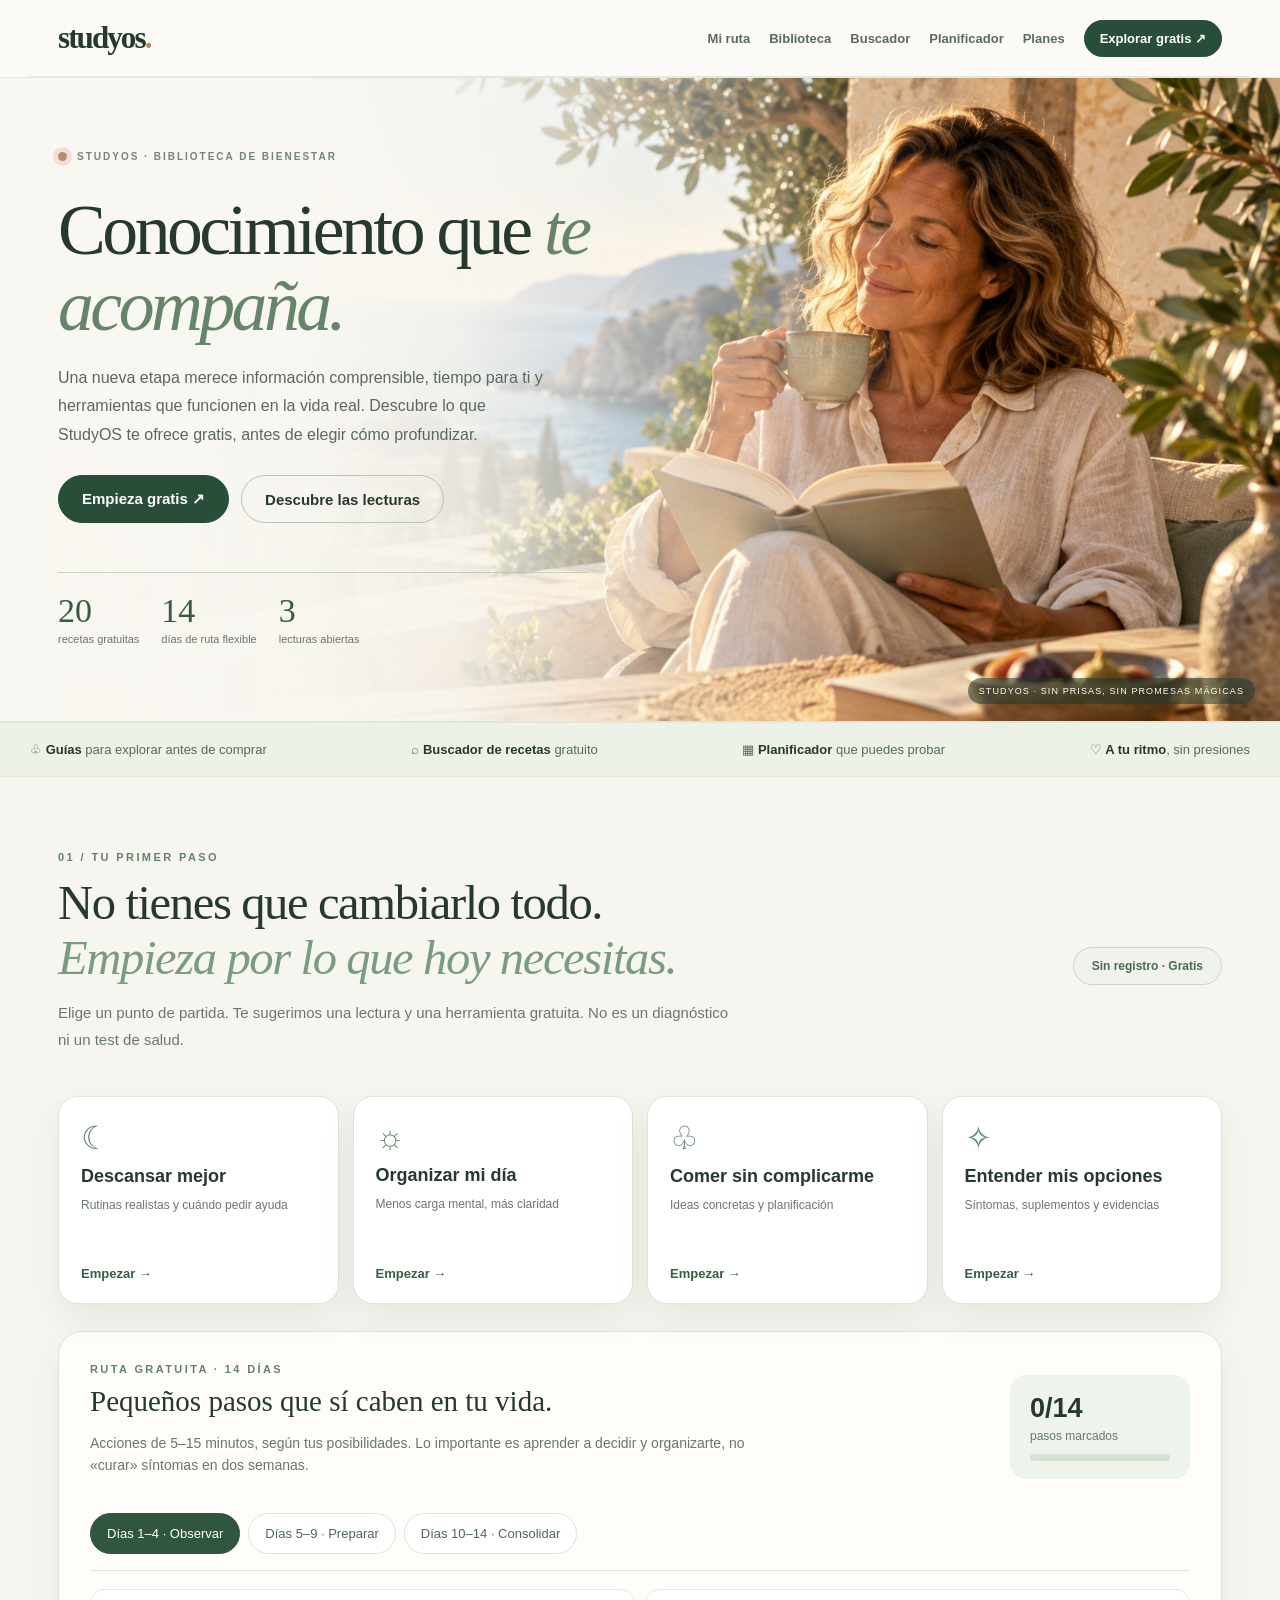
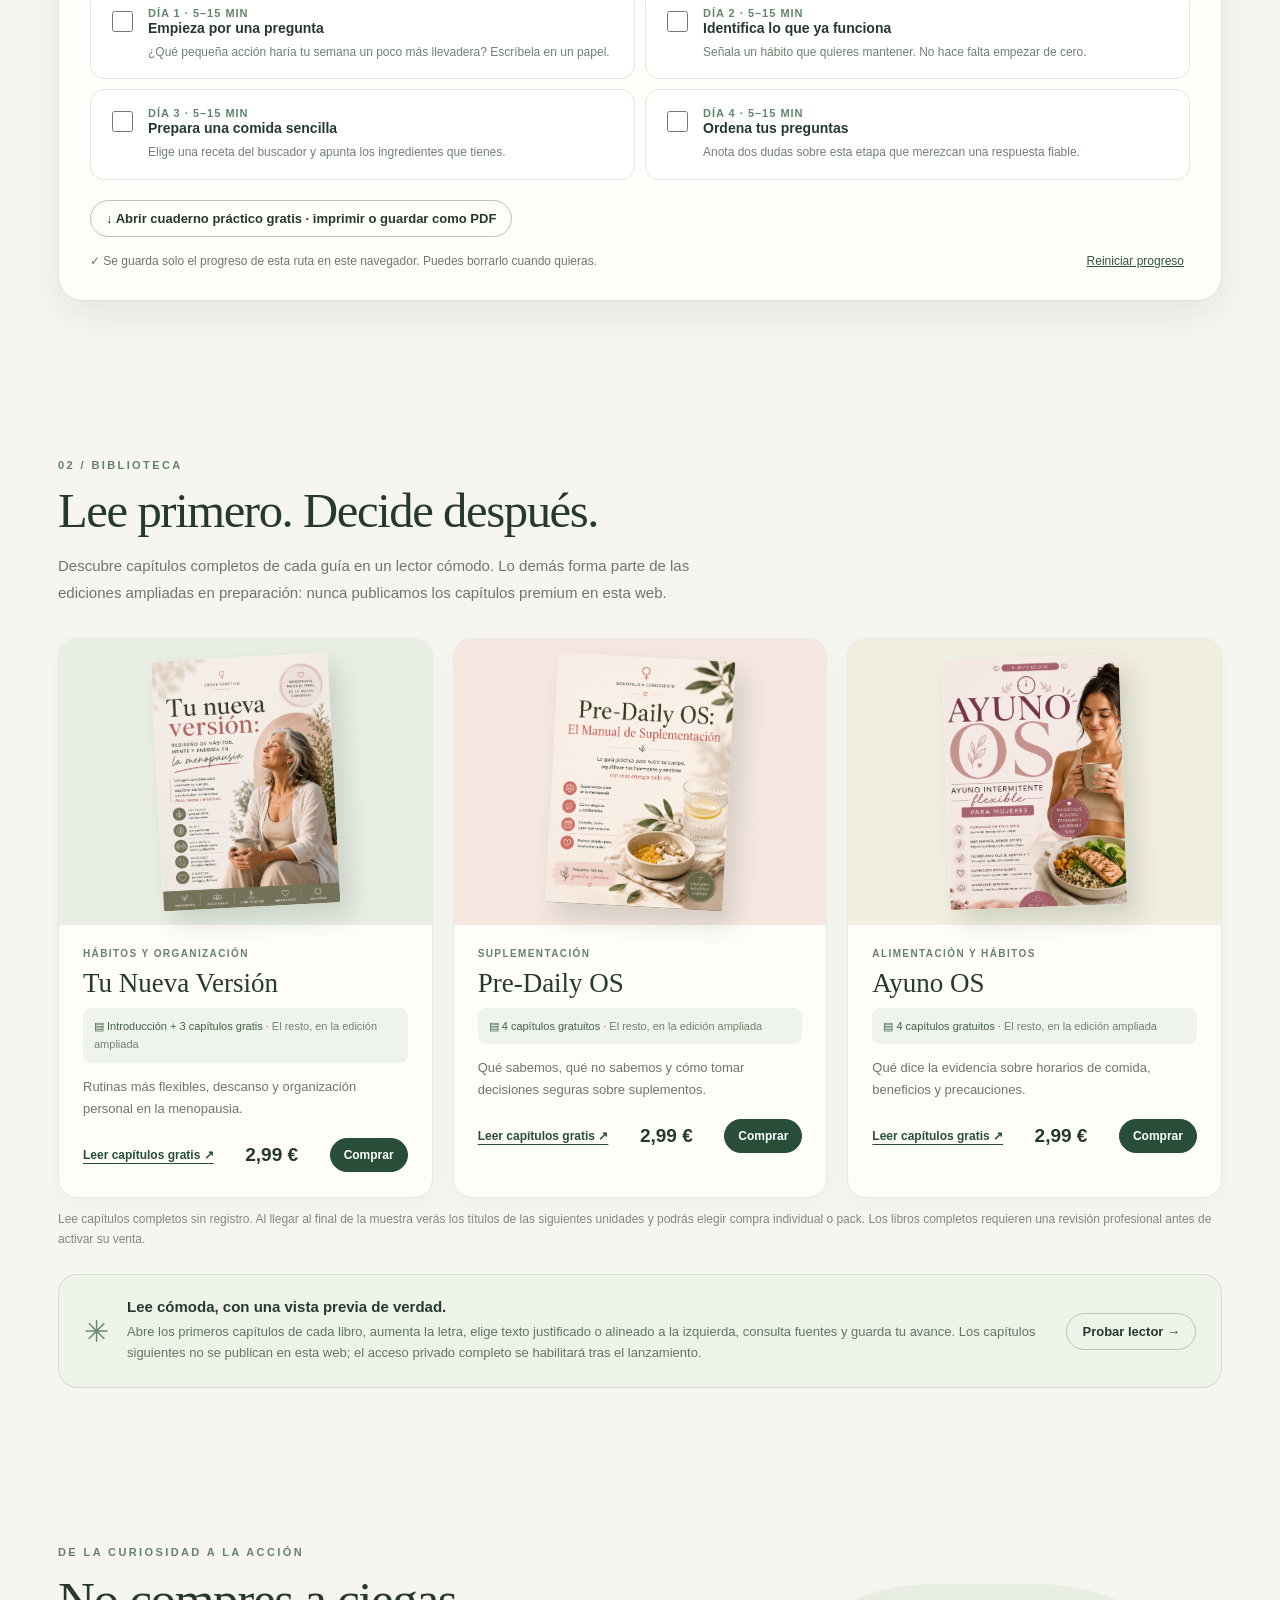
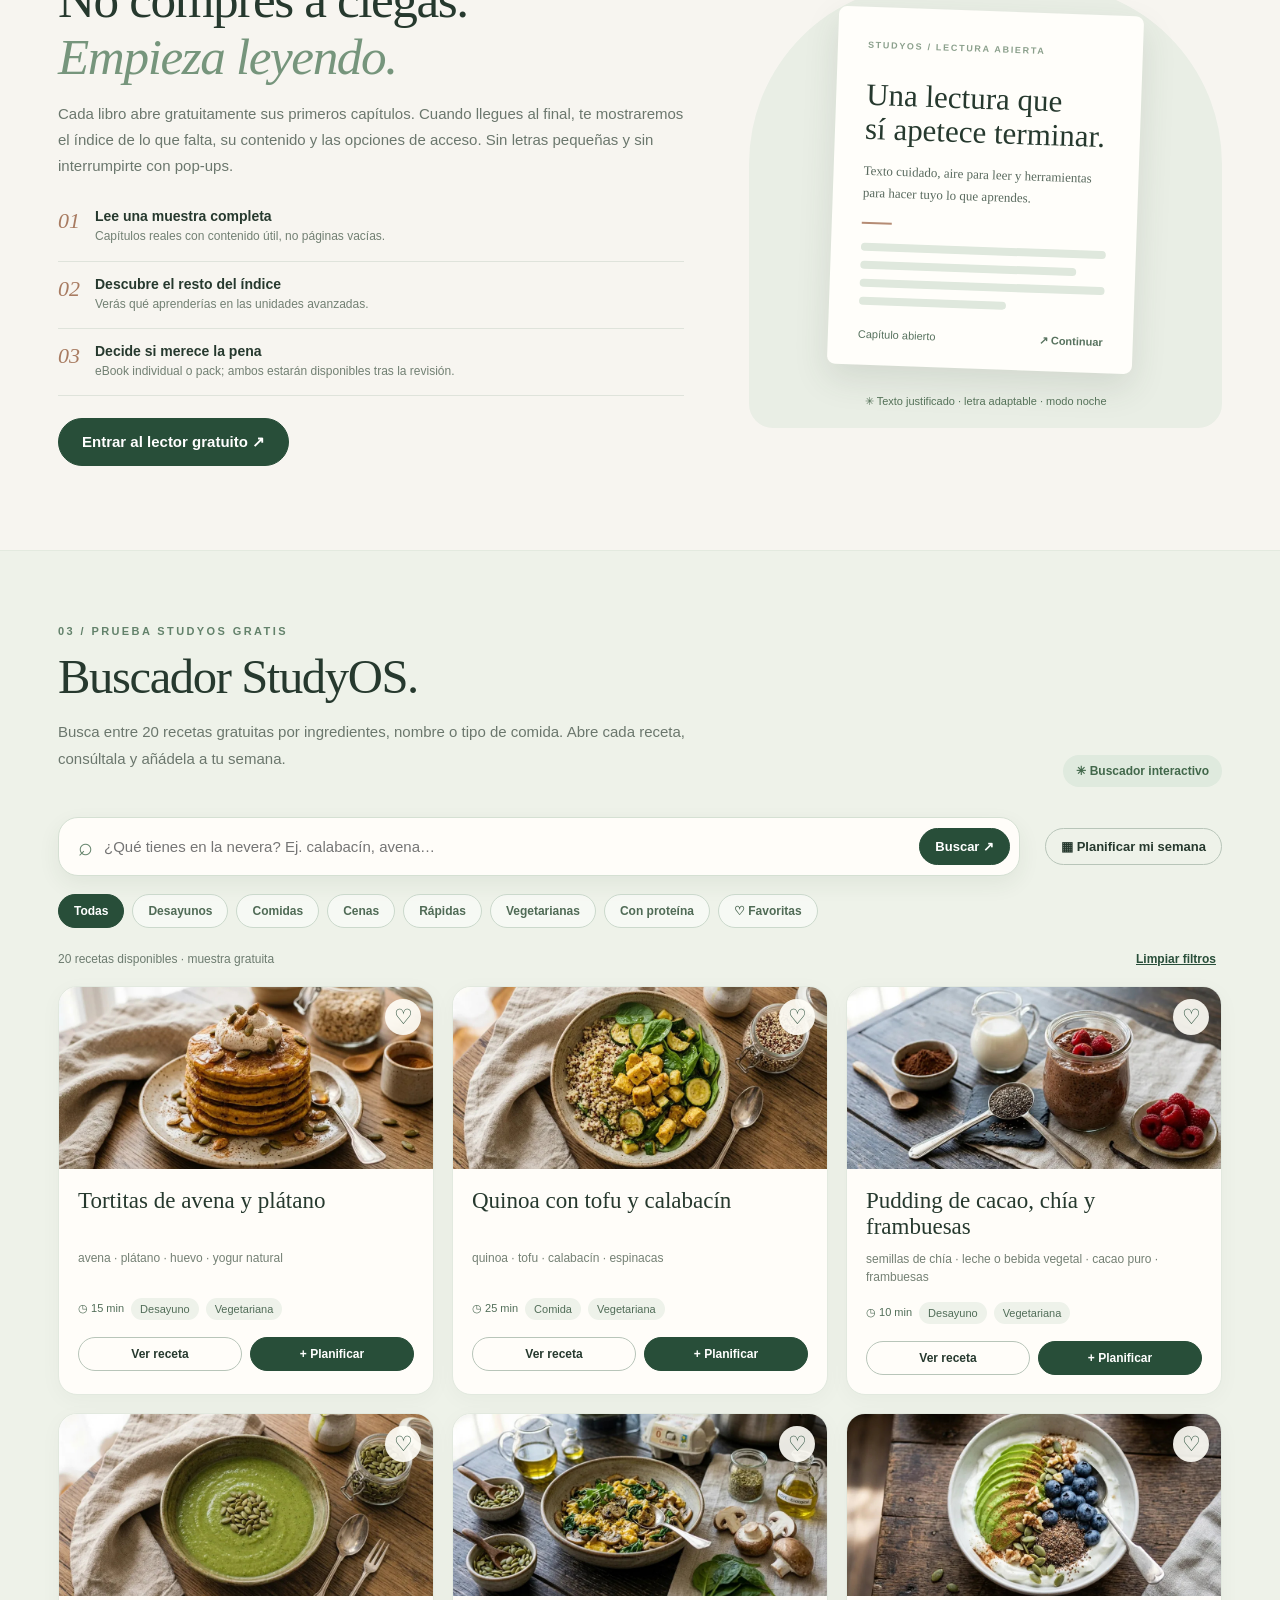
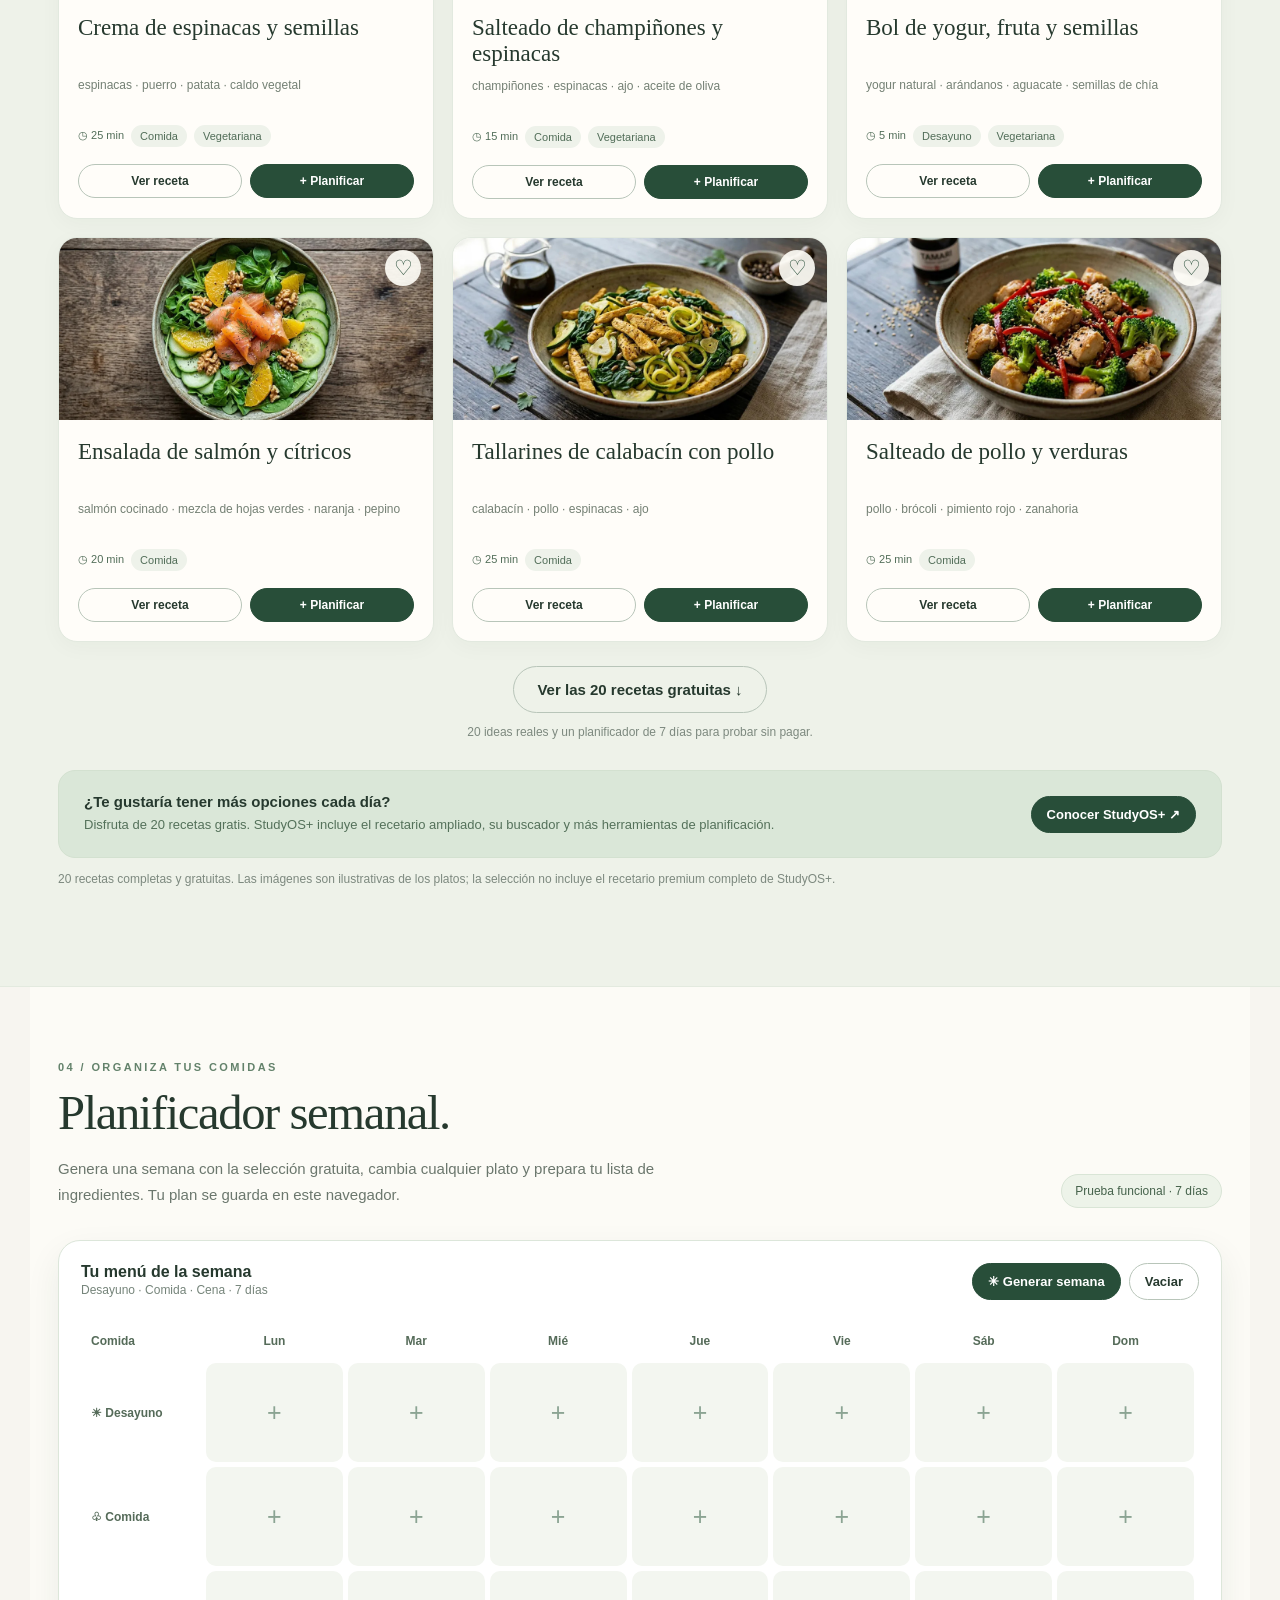
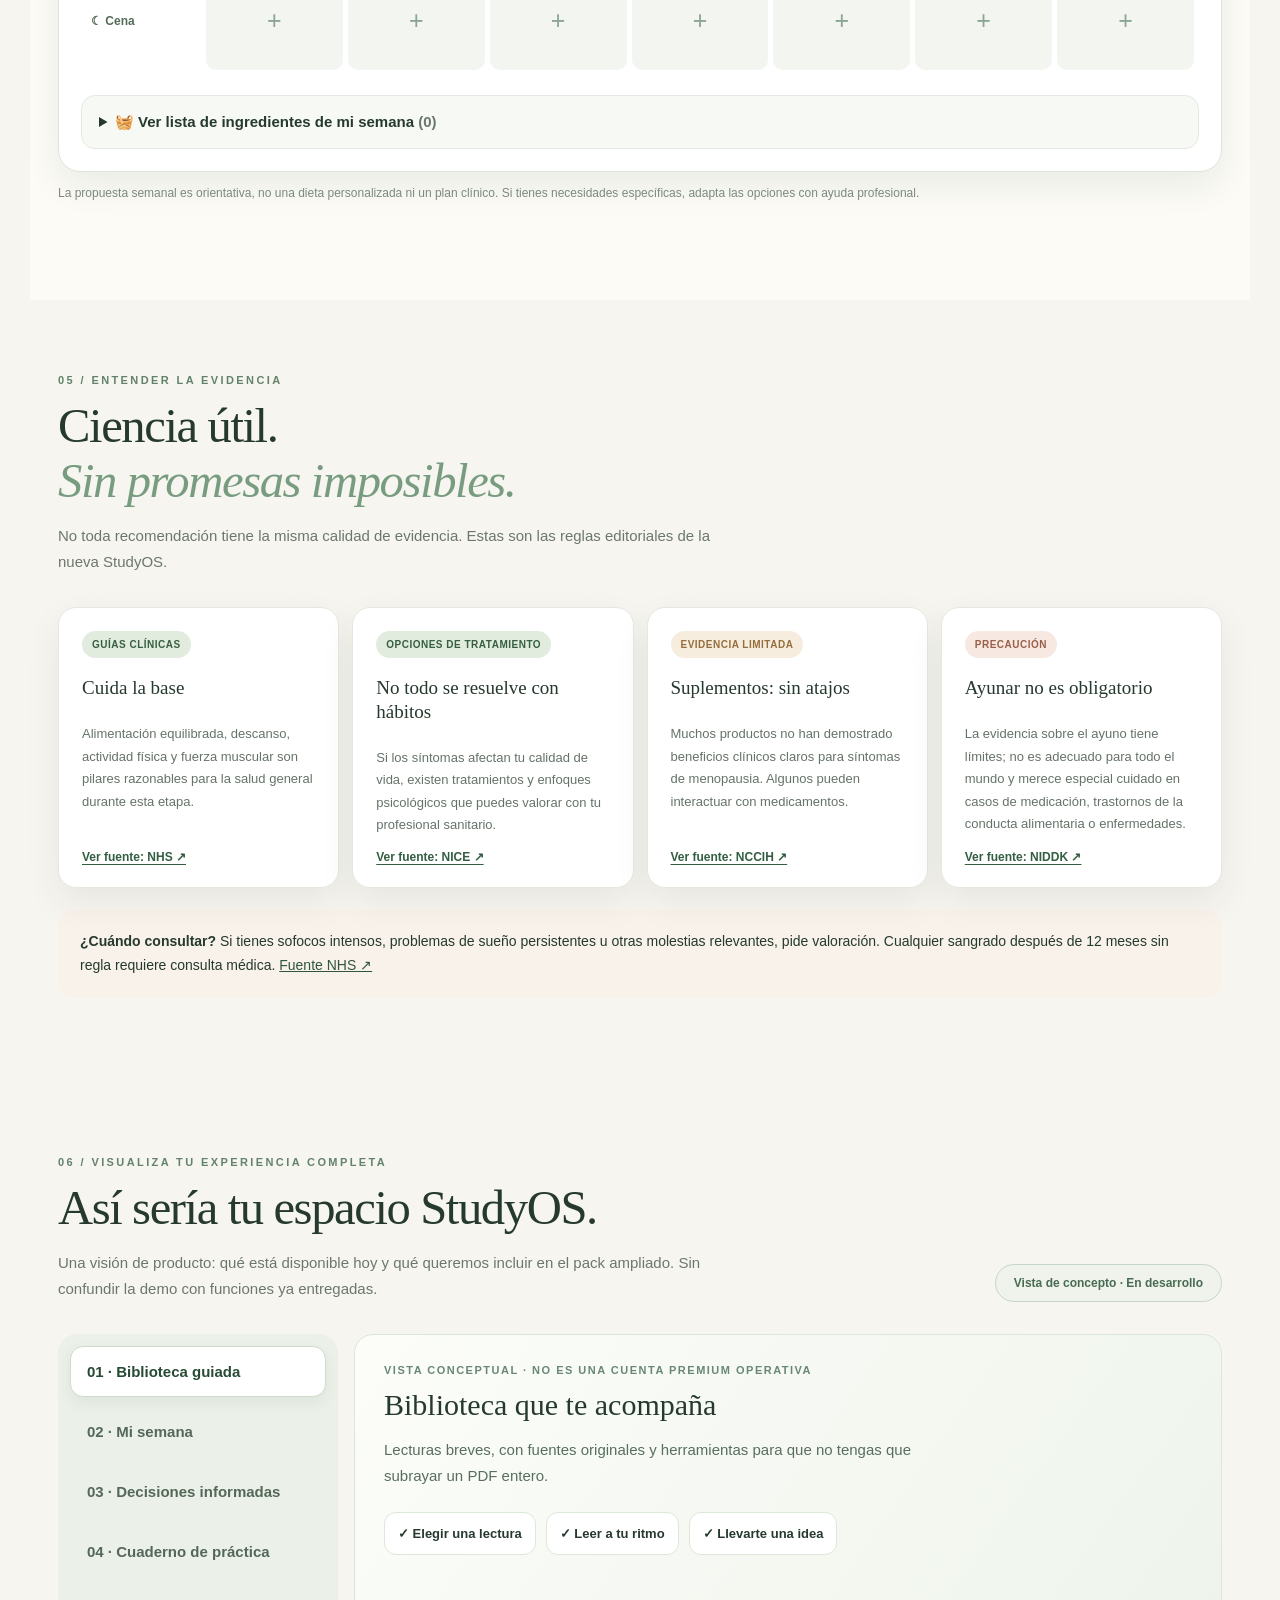
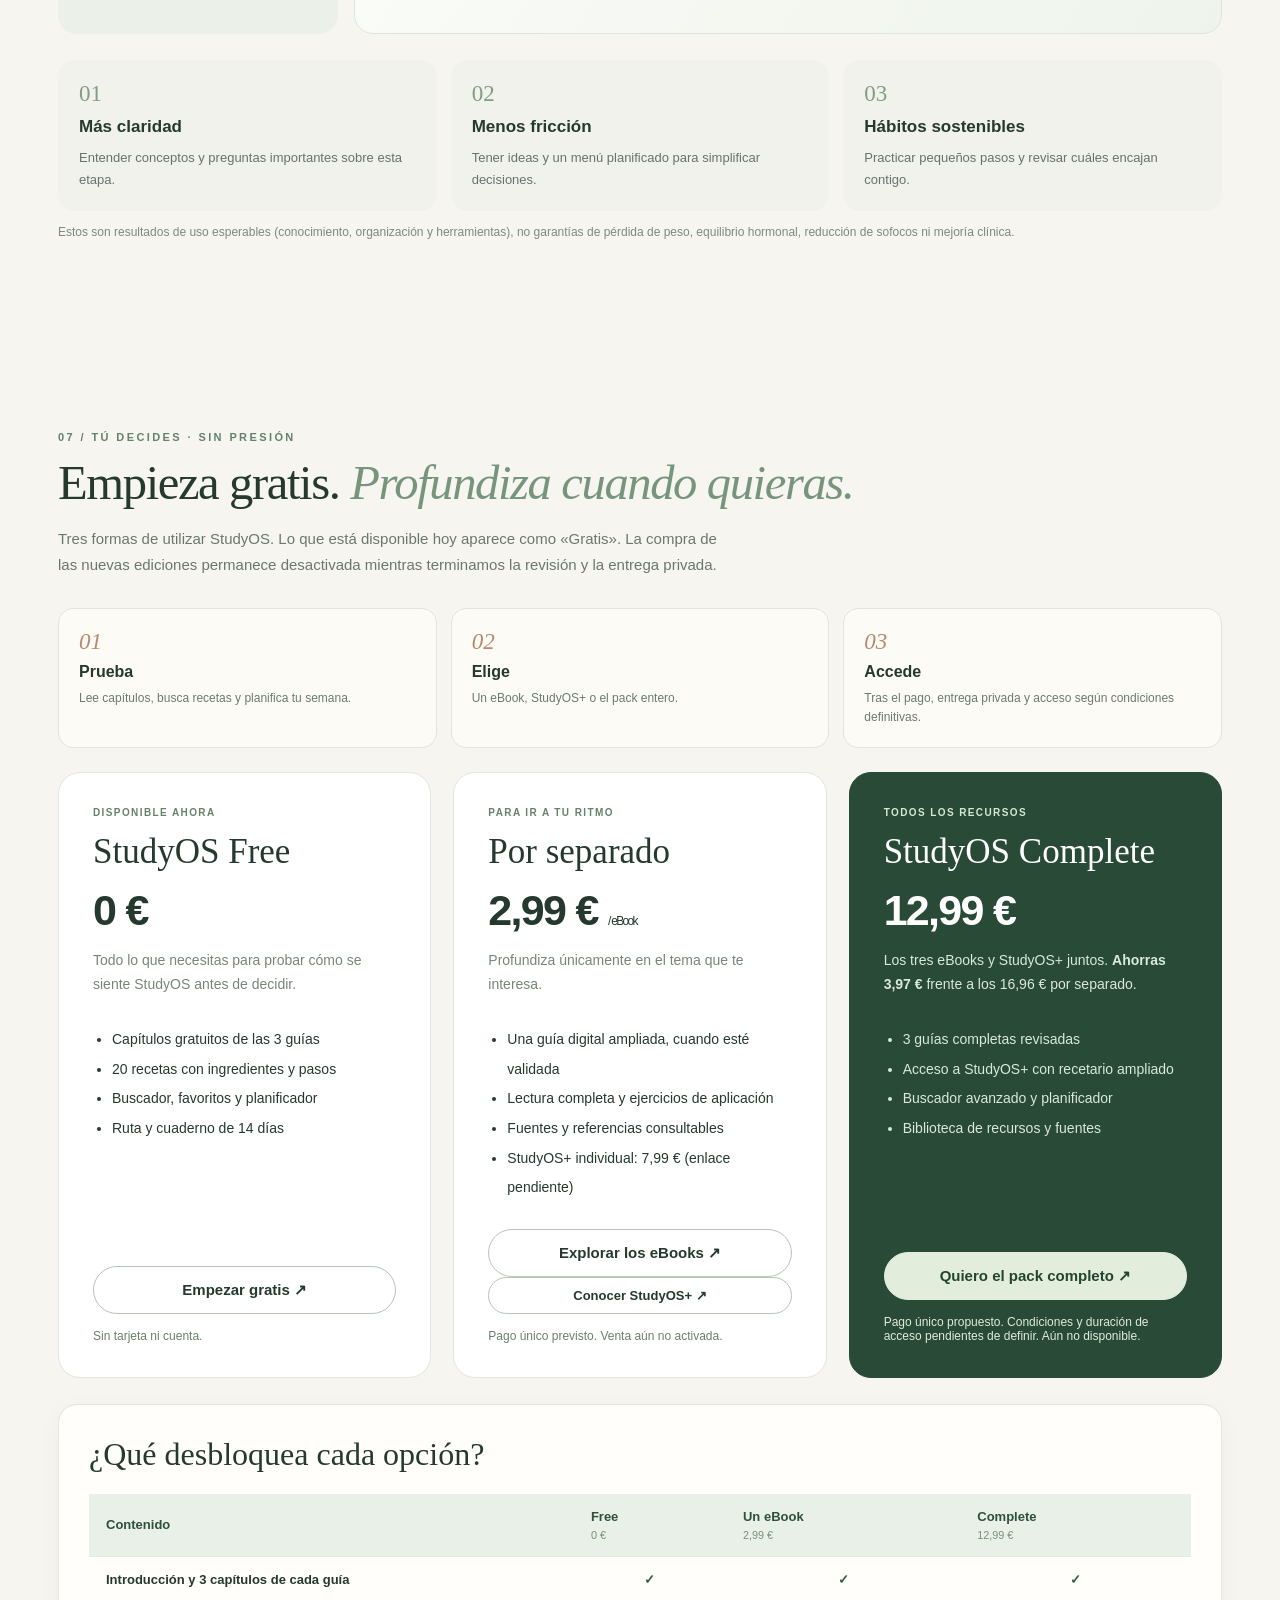
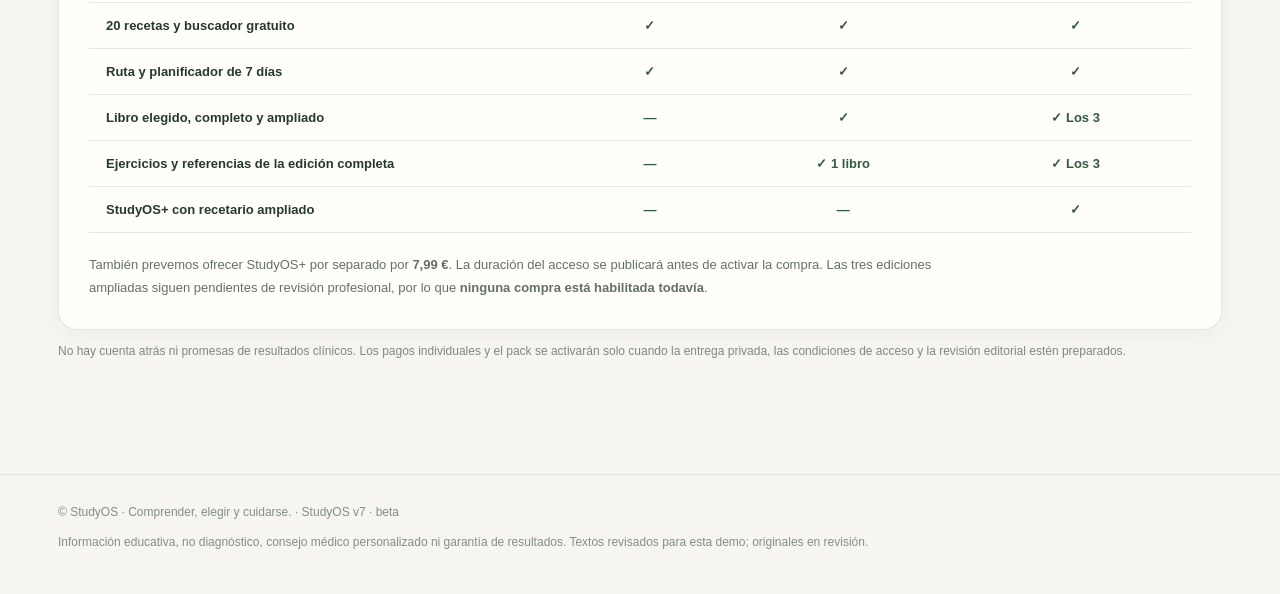
==== commit c5dd73b6: "Link v7 route to printable 14-day workbook" ====
--- a/index.html
+++ b/index.html
@@ -122,7 +122,7 @@
 <div class="route-head"><div><div class="eyebrow">RUTA GRATUITA · 14 DÍAS</div><h3>Pequeños pasos que sí caben en tu vida.</h3><p>Acciones de 5–15 minutos, según tus posibilidades. Lo importante es aprender a decidir y organizarte, no «curar» síntomas en dos semanas.</p></div><div class="route-progress"><strong id="route-progress-number">0/14</strong><span>pasos marcados</span><div aria-label="Progreso de la ruta" class="progress-bar"><i id="route-progress-fill" style="width:0%"></i></div></div></div>
 <div aria-label="Fases de la ruta" class="phase-tabs" role="group"><button class="phase-tab active" data-phase="0" type="button">Días 1–4 · Observar</button><button class="phase-tab" data-phase="1" type="button">Días 5–9 · Preparar</button><button class="phase-tab" data-phase="2" type="button">Días 10–14 · Consolidar</button></div>
 <div class="route-days" id="route-days"></div>
-<div style="padding-top:20px"><span class="btn secondary sm" aria-disabled="true" title="El PDF todavía no está disponible">Cuaderno práctico en preparación · PDF próximamente</span></div><div class="route-bottom"><span>✓ Se guarda solo el progreso de esta ruta en este navegador. Puedes borrarlo cuando quieras.</span><button class="plain-link" id="reset-route" type="button">Reiniciar progreso</button></div>
+<div style="padding-top:20px"><a class="btn secondary sm" href="cuaderno-14-dias.html" target="_blank" rel="noopener noreferrer">↓ Abrir cuaderno práctico gratis · imprimir o guardar como PDF</a></div><div class="route-bottom"><span>✓ Se guarda solo el progreso de esta ruta en este navegador. Puedes borrarlo cuando quieras.</span><button class="plain-link" id="reset-route" type="button">Reiniciar progreso</button></div>
 </div>
 </section>
 <section class="wrap section" id="biblioteca"><div class="section-heading"><div><div class="eyebrow">02 / BIBLIOTECA</div><h2>Lee primero. Decide después.</h2><p class="lead">Descubre capítulos completos de cada guía en un lector cómodo. Lo demás forma parte de las ediciones ampliadas en preparación: nunca publicamos los capítulos premium en esta web.</p></div></div><div class="books">
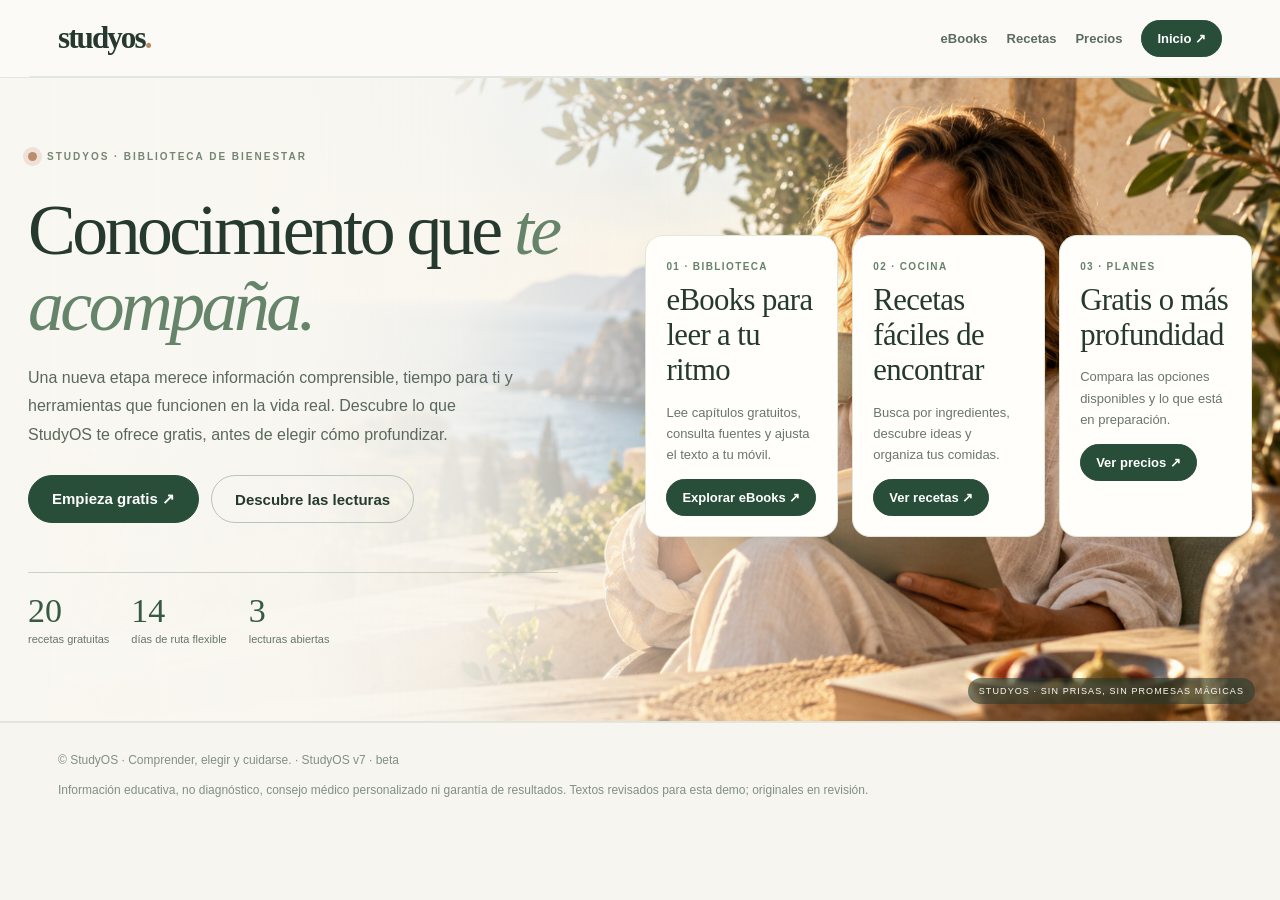
==== commit 471cc66b: "Create mobile-first section navigation and simpler homepage" ====
--- a/index.html
+++ b/index.html
@@ -5,6 +5,7 @@
 <meta charset="utf-8"/>
 <meta content="width=device-width, initial-scale=1, viewport-fit=cover" name="viewport"/>
 <meta content="#f7f5f0" name="theme-color"/>
+<script>document.documentElement.classList.add("view-"+(["ebooks","recetas","precios"].includes(new URLSearchParams(location.search).get("vista"))?new URLSearchParams(location.search).get("vista"):"home"));</script>
 <meta content="StudyOS: guía gratuita de 14 días, lecturas de bienestar basadas en fuentes, 20 recetas y planificador semanal." name="description"/>
 <title>StudyOS — Tu bienestar, con conocimiento y herramientas</title>
 <style>
@@ -87,12 +88,26 @@
 @media(max-width:900px){.search-layout{grid-template-columns:minmax(0,1fr)!important;min-width:0!important}.search-layout>*{max-width:100%!important;min-width:0!important}.searchbox{width:100%;min-width:0!important}.searchbox input{min-width:0!important;width:100%}}
 @media(max-width:600px){.search-layout>a,.reader-banner .btn{max-width:100%!important;white-space:normal!important;text-align:center}.modal-card.upgrade-mode{max-height:calc(100dvh - 28px);scrollbar-width:thin}.upgrade-mode #modal-title{font-size:29px}.upgrade-mode .upgrade-bottom{padding-bottom:12px}}
 html,body{max-width:100%;overflow-x:clip}
+
+/* Mobile-first: the home page is a directory; navigation opens focused views. */
+.home-categories{display:grid;grid-template-columns:repeat(3,minmax(0,1fr));gap:14px;margin:0 auto 28px;padding:0 28px;max-width:1220px}
+.home-category{background:#fffefa;border:1px solid #e0e8dc;border-radius:18px;padding:20px;box-shadow:0 7px 24px #243c2c0a}
+.home-category>span{font-size:10px;letter-spacing:1.4px;font-weight:800;color:#66826a}
+.home-category h2{font-size:clamp(23px,2.4vw,31px);letter-spacing:-.6px;line-height:1.15;margin:10px 0}
+.home-category p{font-size:13px;line-height:1.65;color:#69766b;min-height:64px}
+.home-category .btn{white-space:normal;text-align:center}
+html.view-home main>section:not(#inicio),html.view-home main>.assurances{display:none!important}
+html.view-ebooks main>* ,html.view-recetas main>*,html.view-precios main>*{display:none!important}
+html.view-ebooks main>#biblioteca,html.view-recetas main>#recetas,html.view-precios main>#precios{display:block!important}
+html.view-recetas main>#planificador,html.view-recetas main>.planner-section{display:block!important}
+html.view-ebooks .mobile-dock a[href*="vista=ebooks"],html.view-recetas .mobile-dock a[href*="vista=recetas"],html.view-precios .mobile-dock a[href*="vista=precios"],html.view-home .mobile-dock a[href="index.html"]{background:#e2ecdf;color:#294935}
+@media(max-width:760px){.home-categories{grid-template-columns:1fr;padding:0 16px;gap:12px;margin-top:8px}.home-category{padding:18px}.home-category p{min-height:0;margin-bottom:15px}.hero-editorial{padding-bottom:25px}.hero-editorial-inner{padding-bottom:24px}.hero-editorial-copy h1{font-size:clamp(39px,11vw,56px);letter-spacing:-1.8px}.home-category .btn{width:100%}.mobile-dock{z-index:50}}
 </style>
 </head>
 <body>
 <div class="head-band"><header class="wrap header">
 <a aria-label="StudyOS, inicio" class="brand" href="#inicio">studyos<i>.</i></a>
-<nav aria-label="Navegación principal" class="nav"><a href="#ruta">Mi ruta</a><a href="#biblioteca">Biblioteca</a><a href="#recetas">Buscador</a><a href="#planificador">Planificador</a><a href="#precios">Planes</a><a class="btn sm" href="#recetas">Explorar gratis ↗</a></nav>
+<nav aria-label="Navegación principal" class="nav"><a href="index.html?vista=ebooks">eBooks</a><a href="index.html?vista=recetas">Recetas</a><a href="index.html?vista=precios">Precios</a><a class="btn sm" href="index.html">Inicio ↗</a></nav>
 </header></div>
 <main>
 <section aria-labelledby="hero-title" class="hero-editorial" id="inicio">
@@ -105,7 +120,7 @@
 <div aria-label="Recursos gratuitos disponibles" class="hero-editorial-counts"><div><b>20</b><span>recetas gratuitas</span></div><div><b>14</b><span>días de ruta flexible</span></div><div><b>3</b><span>lecturas abiertas</span></div></div>
 </div>
 </div>
-<div class="hero-credit">STUDYOS · SIN PRISAS, SIN PROMESAS MÁGICAS</div>
+<div class="home-categories wrap" aria-label="Explora StudyOS"><article class="home-category"><span>01 · BIBLIOTECA</span><h2>eBooks para leer a tu ritmo</h2><p>Lee capítulos gratuitos, consulta fuentes y ajusta el texto a tu móvil.</p><a class="btn sm" href="index.html?vista=ebooks">Explorar eBooks ↗</a></article><article class="home-category"><span>02 · COCINA</span><h2>Recetas fáciles de encontrar</h2><p>Busca por ingredientes, descubre ideas y organiza tus comidas.</p><a class="btn sm" href="index.html?vista=recetas">Ver recetas ↗</a></article><article class="home-category"><span>03 · PLANES</span><h2>Gratis o más profundidad</h2><p>Compara las opciones disponibles y lo que está en preparación.</p><a class="btn sm" href="index.html?vista=precios">Ver precios ↗</a></article></div><div class="hero-credit">STUDYOS · SIN PRISAS, SIN PROMESAS MÁGICAS</div>
 </section>
 <div class="assurances"><div class="wrap assurance-list"><span>♧ <b>Guías</b> para explorar antes de comprar</span><span>⌕ <b>Buscador de recetas</b> gratuito</span><span>▦ <b>Planificador</b> que puedes probar</span><span>♡ <b>A tu ritmo</b>, sin presiones</span></div></div>
 <section aria-labelledby="ruta-title" class="wrap section intro360" id="ruta">
@@ -186,7 +201,7 @@
 <p class="tiny">No hay cuenta atrás ni promesas de resultados clínicos. Los pagos individuales y el pack se activarán solo cuando la entrega privada, las condiciones de acceso y la revisión editorial estén preparados.</p>
 </section>
 </main><footer class="footer"><div class="wrap"><span>© StudyOS · Comprender, elegir y cuidarse. · StudyOS v7 · beta</span><span>Información educativa, no diagnóstico, consejo médico personalizado ni garantía de resultados. Textos revisados para esta demo; originales en revisión.</span></div></footer>
-<nav aria-label="Accesos rápidos en móvil" class="mobile-dock"><a href="#ruta"><span>✦</span>Mi ruta</a><a href="#biblioteca"><span>▤</span>Leer</a><a href="#recetas"><span>⌕</span>Recetas</a><a href="#planificador"><span>▦</span>Semana</a></nav>
+<nav aria-label="Accesos rápidos en móvil" class="mobile-dock"><a href="index.html"><span>⌂</span>Inicio</a><a href="index.html?vista=ebooks"><span>▤</span>eBooks</a><a href="index.html?vista=recetas"><span>⌕</span>Recetas</a><a href="index.html?vista=precios"><span>€</span>Precios</a></nav>
 <div aria-hidden="true" aria-labelledby="modal-title" aria-modal="true" class="modal" id="modal" role="dialog"><div class="modal-card" id="modal-card"><button aria-label="Cerrar ventana" class="modal-close" id="modal-close" type="button">×</button><div class="eyebrow" id="modal-label"></div><h3 id="modal-title"></h3><div id="modal-content"></div><div class="modal-actions" id="modal-actions"></div></div></div>
 <div aria-live="polite" class="toast" id="toast" role="status"></div>
 <script src="pagos.js?v=20261009-precios1299"></script>
